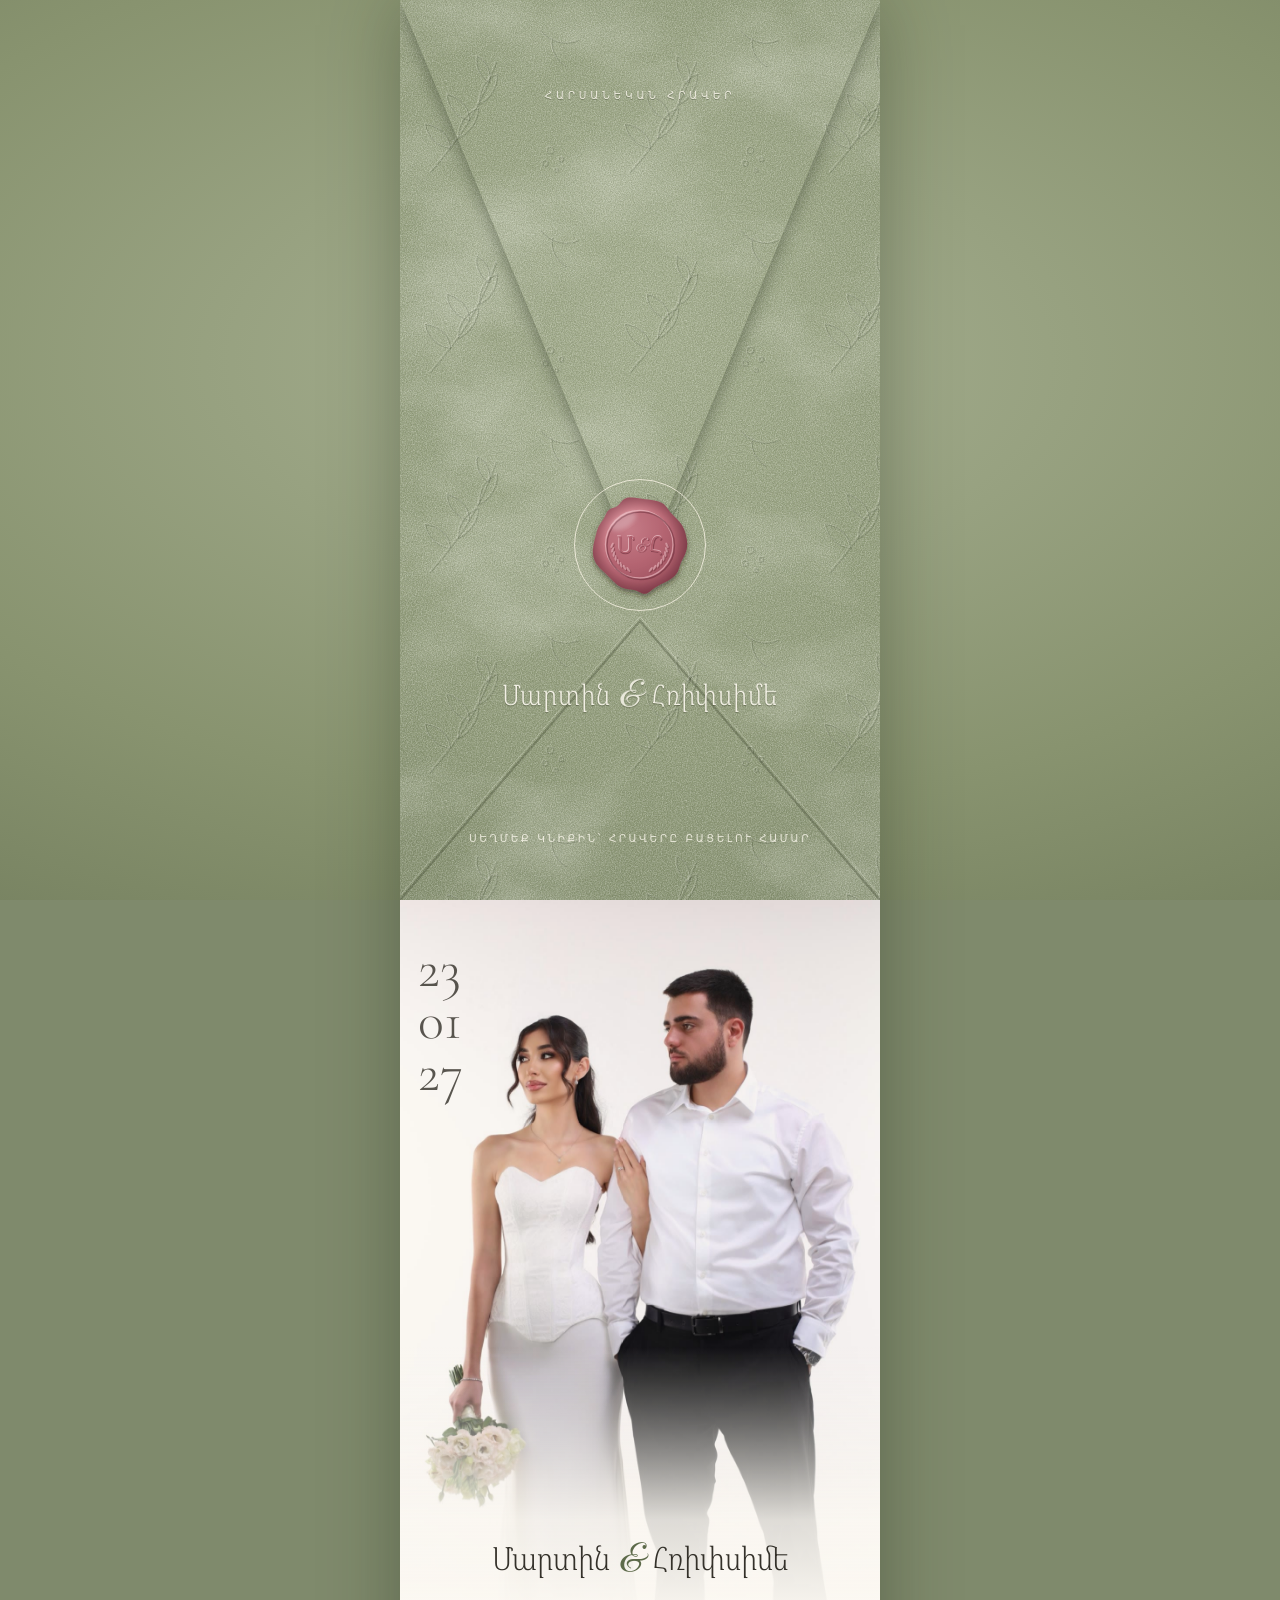
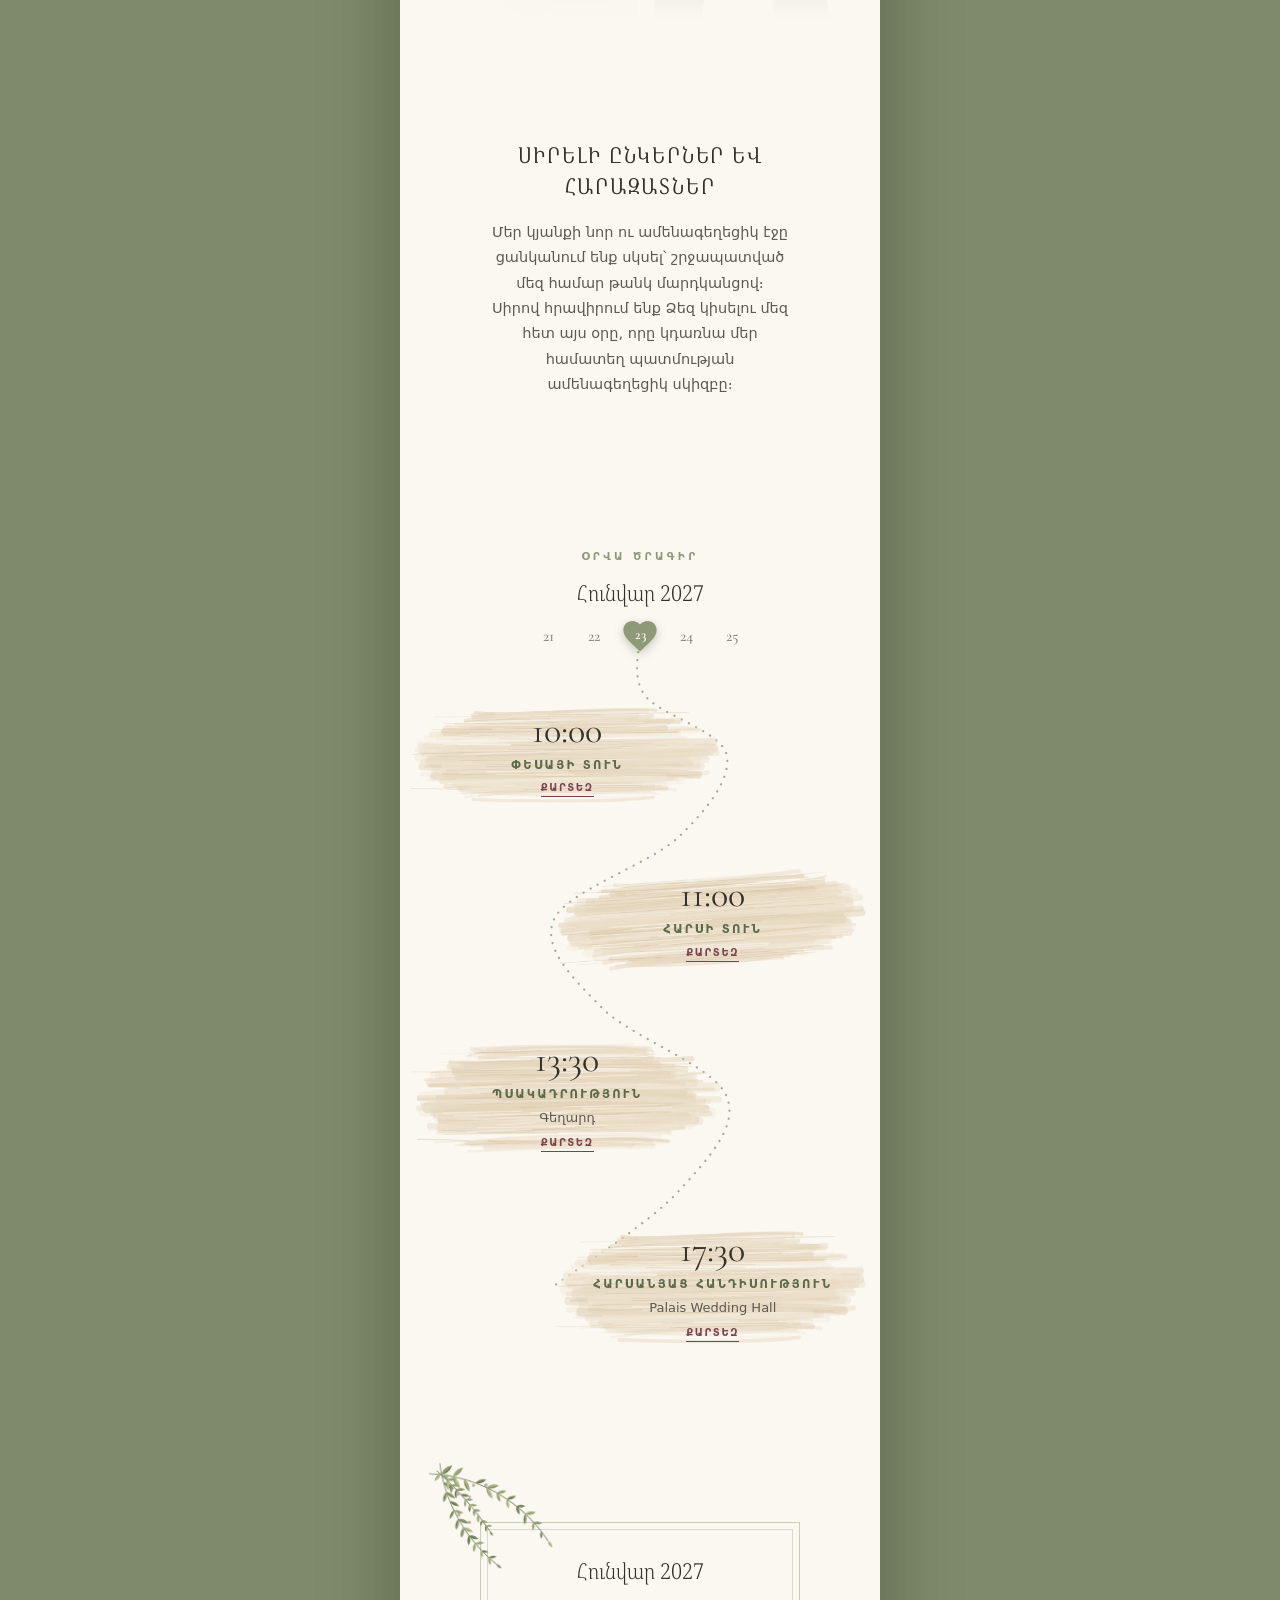
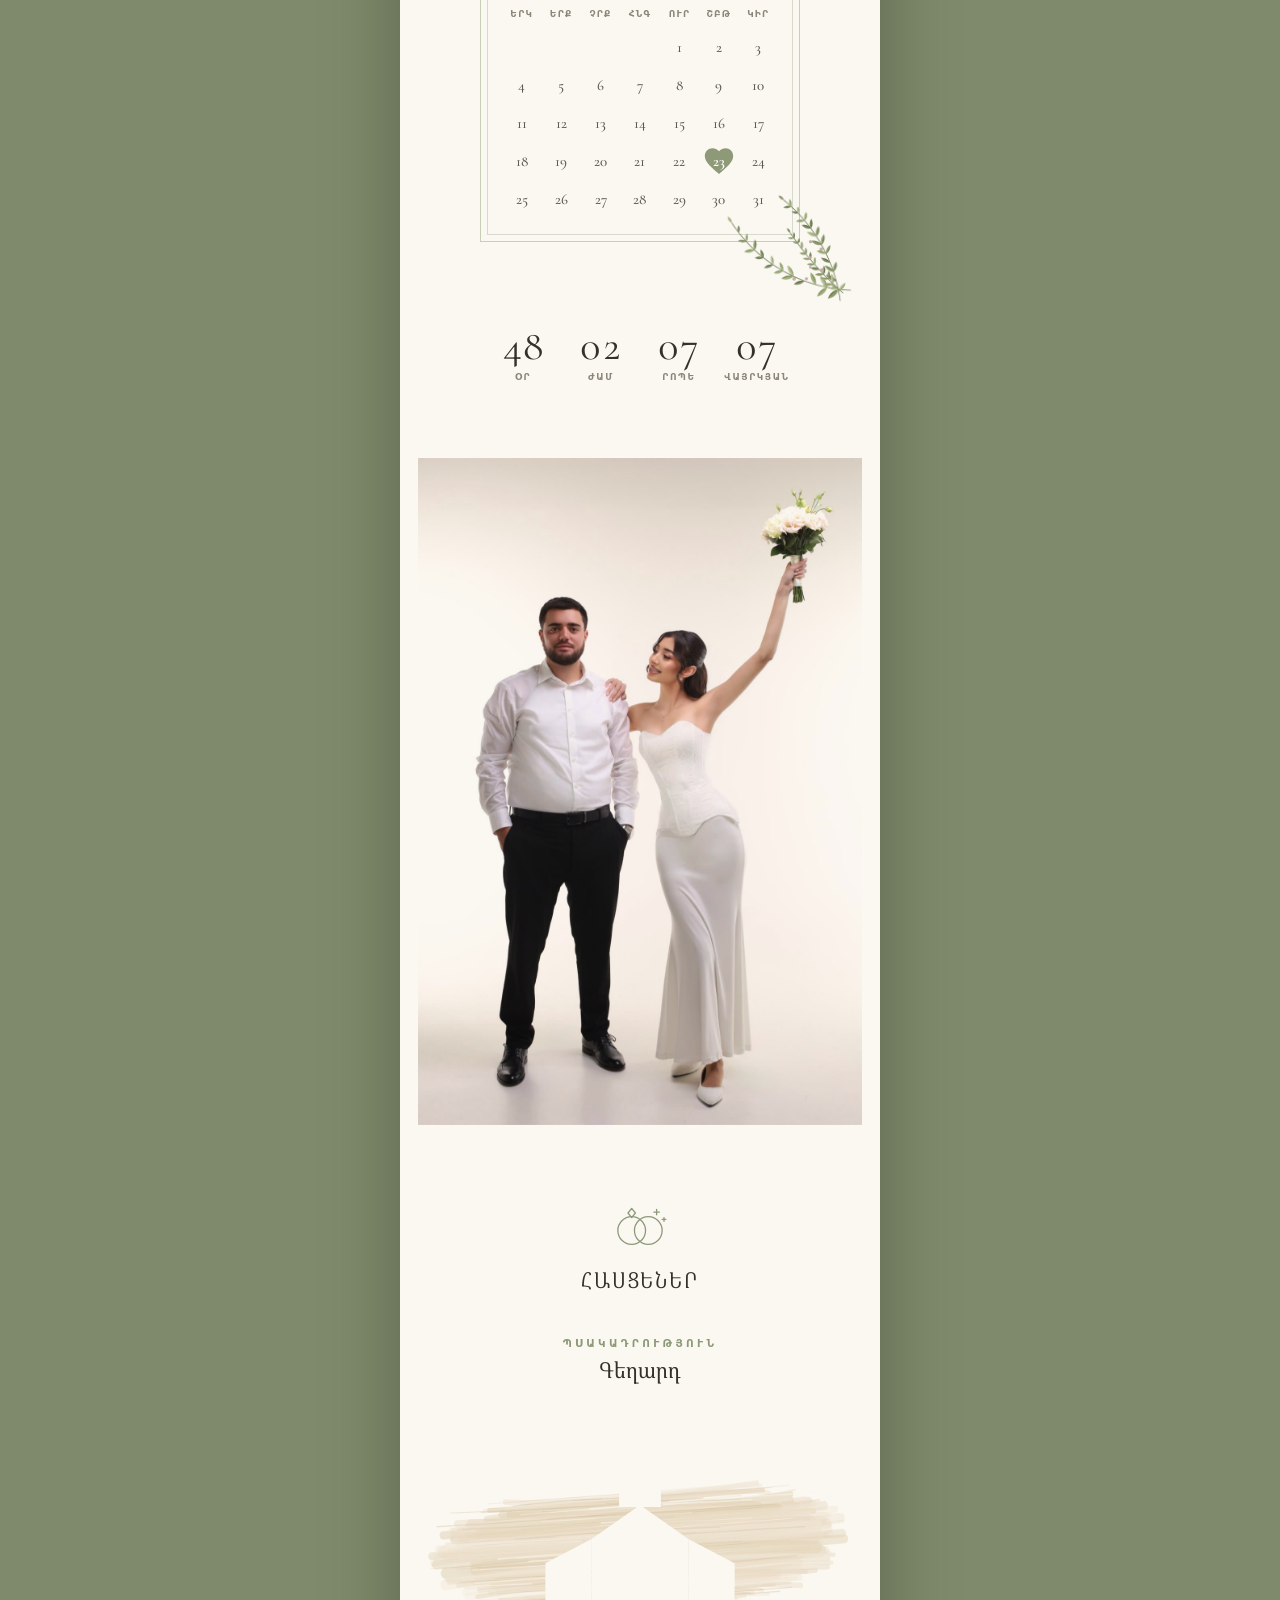
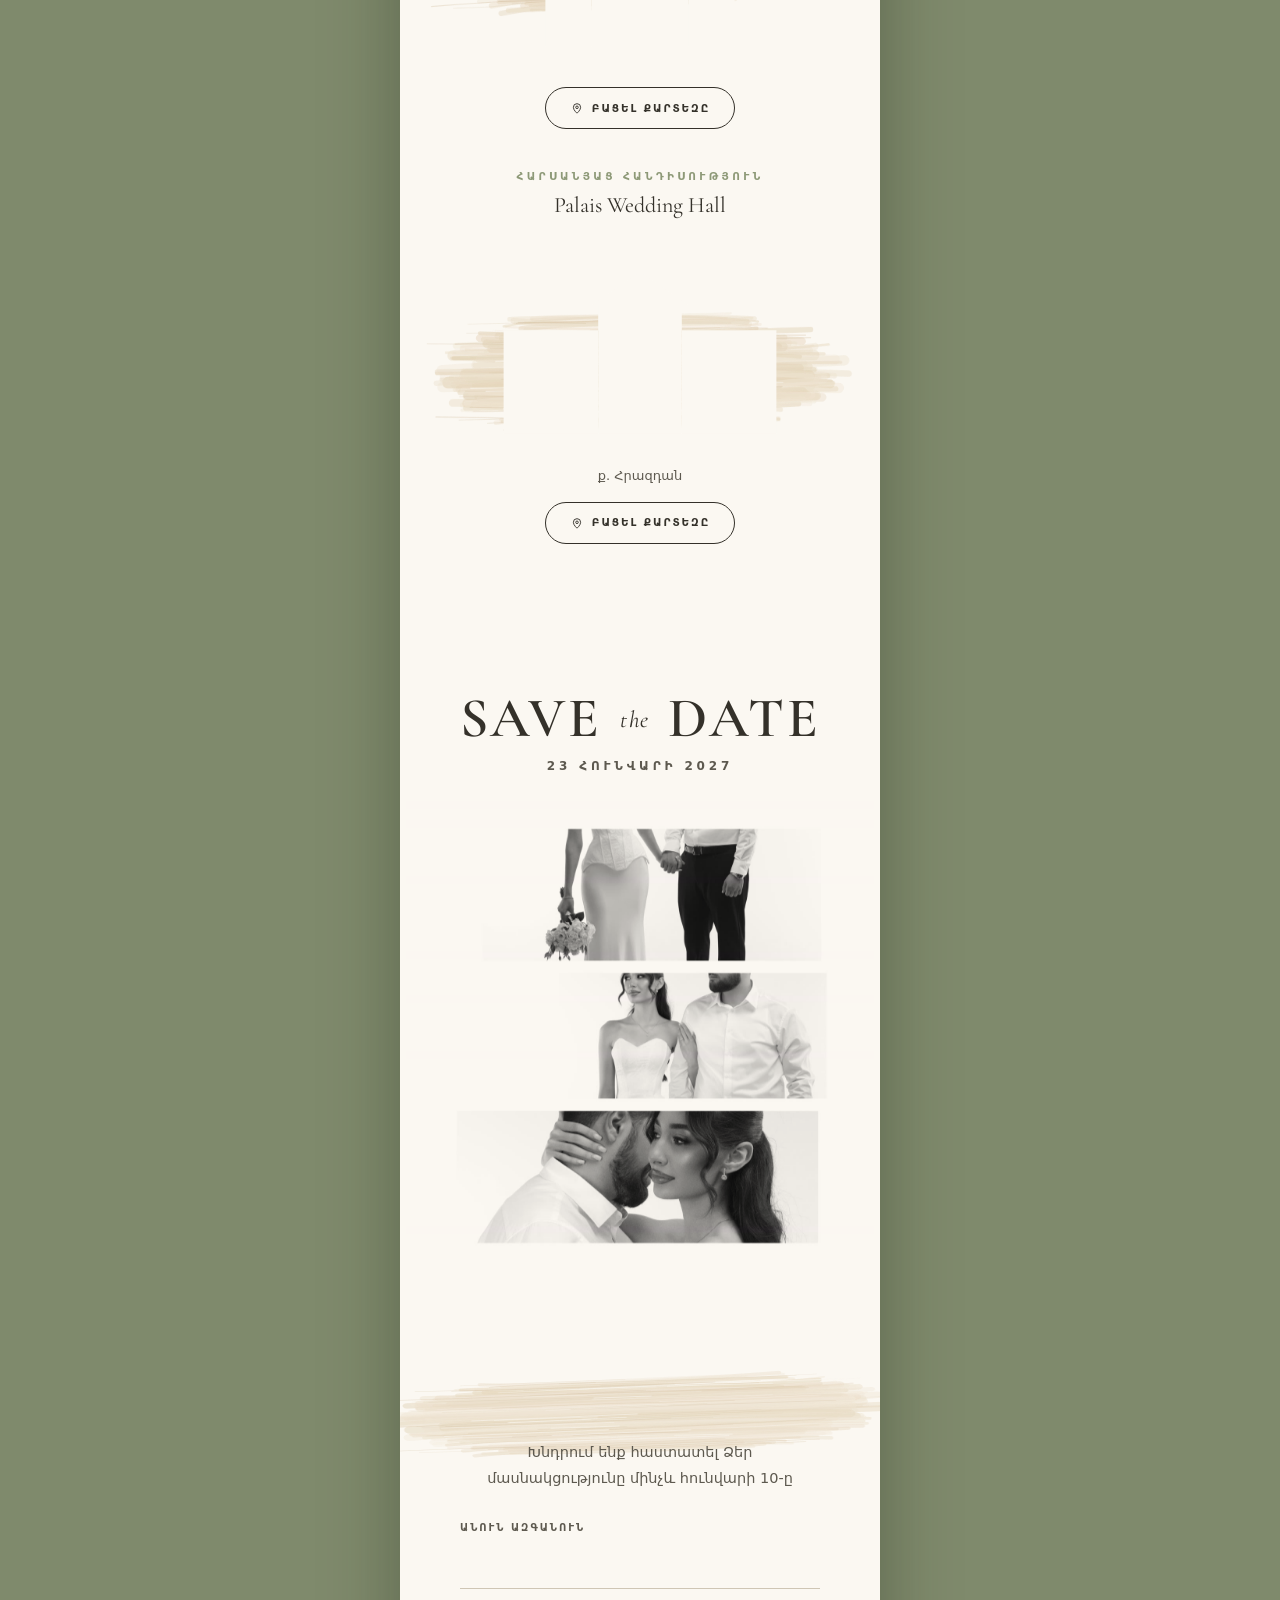
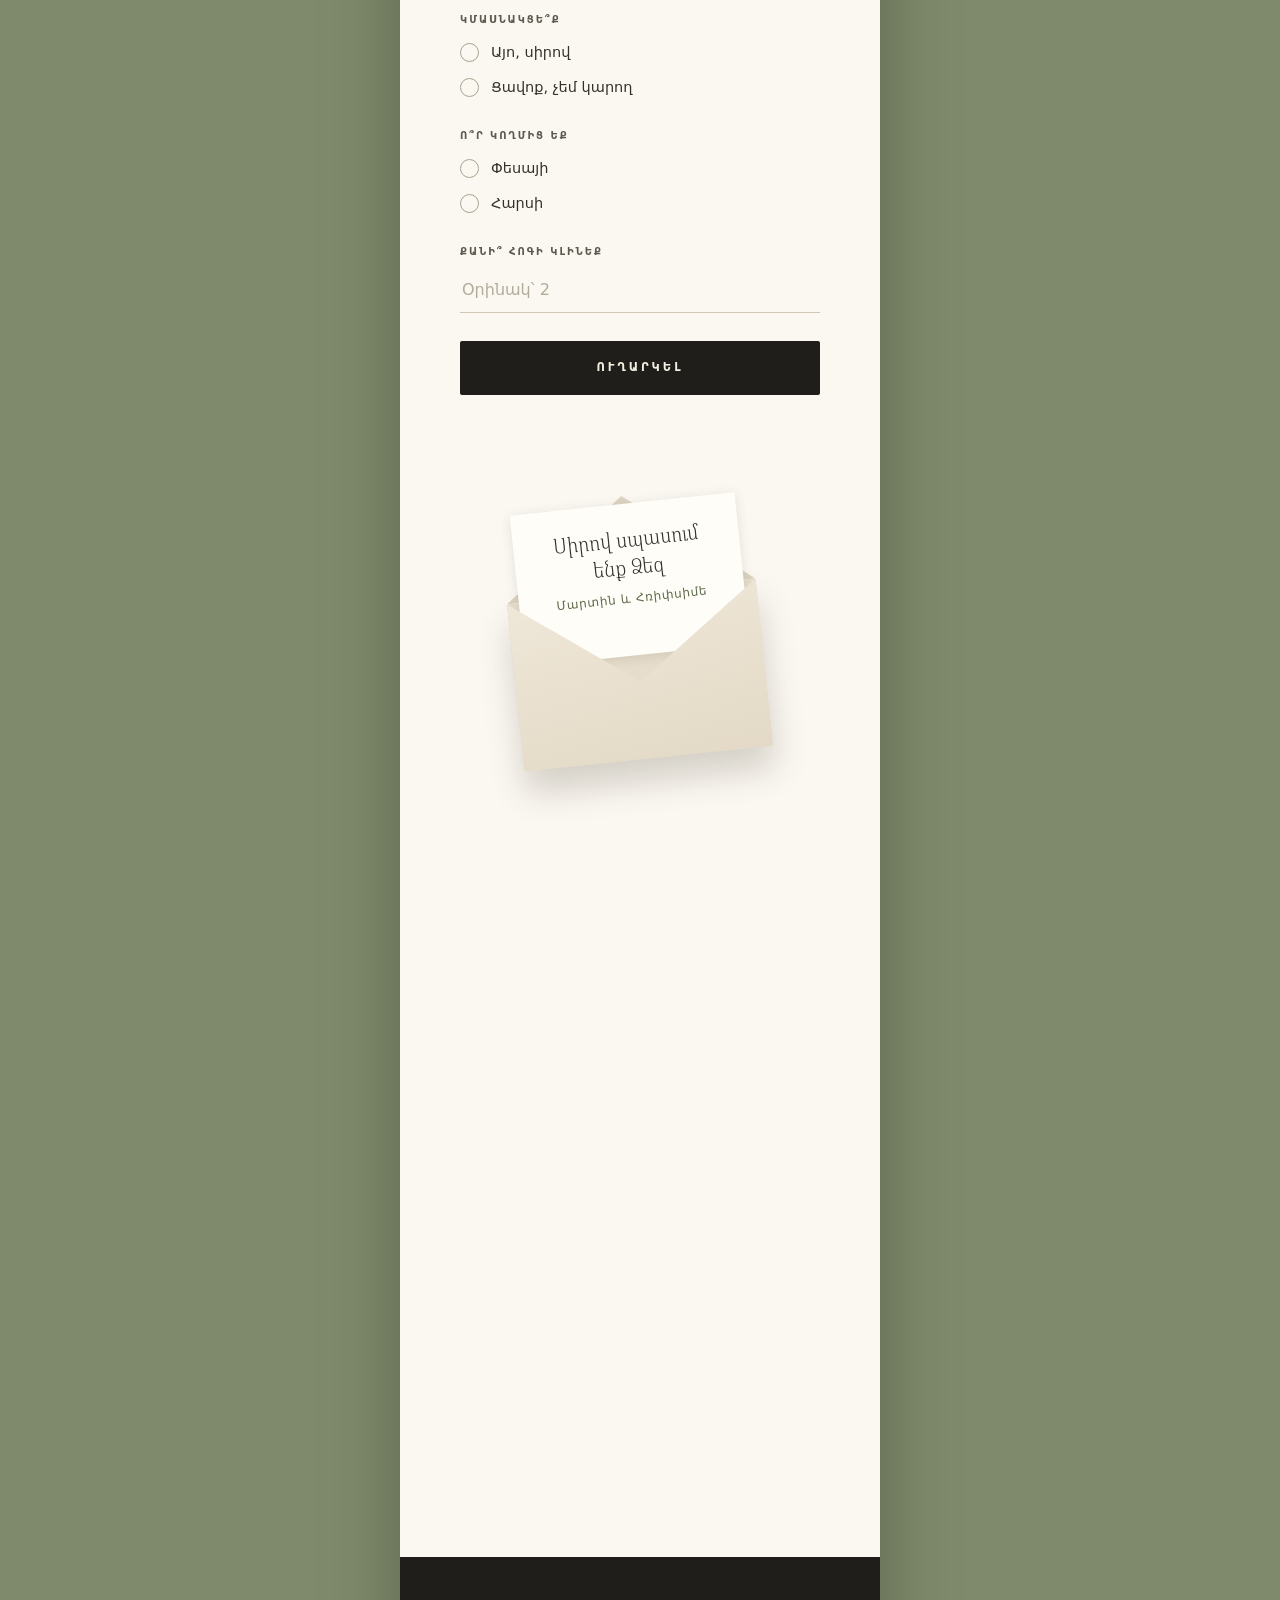
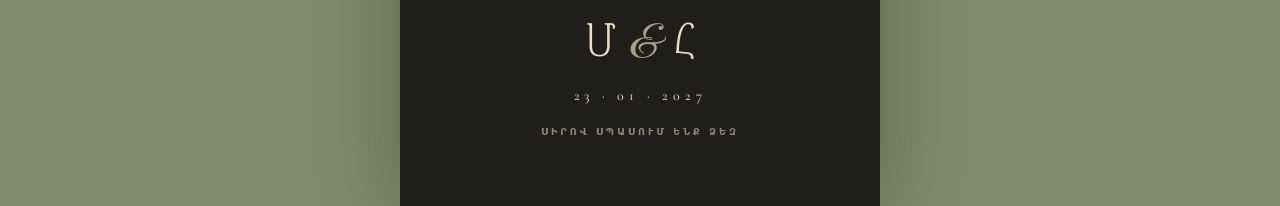
==== index.html @ 3fae4b40 "Свадебная открытка Мартин и Рипсиме Конверт с печатью, пролёт через сад к паре, программа дня с полз" ====
<!doctype html>
<html lang="hy">
<head>
<meta charset="utf-8">
<meta name="viewport" content="width=device-width, initial-scale=1, viewport-fit=cover">
<title>Մարտին & Հռիփսիմե — հարսանեկան հրավեր</title>
<meta name="description" content="Հարսանեկան հրավեր · 23 · 01 · 2027">
<meta name="theme-color" content="#8a9576">
<!-- превью ссылки в Telegram, WhatsApp и т. п. -->
<meta property="og:type" content="website">
<meta property="og:title" content="Մարտին & Հռիփսիմե — հարսանեկան հրավեր">
<meta property="og:description" content="23 · 01 · 2027">
<meta property="og:image" content="https://rafich12.github.io/martin-hripsime/img/hero.jpg">
<meta property="og:url" content="https://rafich12.github.io/martin-hripsime/">
<meta name="twitter:card" content="summary_large_image">
<link rel="preconnect" href="https://fonts.googleapis.com">
<link rel="preconnect" href="https://fonts.gstatic.com" crossorigin>
<link rel="stylesheet" href="https://fonts.googleapis.com/css2?family=Cormorant+Garamond:ital,wght@0,300;0,400;0,500;0,600;1,400;1,500&family=Great+Vibes&family=Google+Sans:wght@400..700&family=Noto+Serif+Armenian:wdth,wght@62.5..100,100..900&display=swap">
<link rel="stylesheet" href="style.css">
</head>
<body class="locked">
<div class="app">

  <!-- 0. Конверт: печать → клапан открывается → камера ныряет внутрь -->
  <div class="env loading" id="env">
    <div class="env-pocket" id="envPocket">
      <div class="paper paper-pocket"></div>
      <svg class="folds" viewBox="0 0 100 100" preserveAspectRatio="none" aria-hidden="true">
        <path class="fold-sh" d="M0 100 L50 69 L100 100"/>
        <path class="fold-hi" d="M0 99.5 L50 68.5 L100 99.5"/>
        <path class="edge-hi" d="M0 0 L50 60 L100 0"/>
      </svg>
      <p class="env-names"><span data-t="groom"></span> <i>&amp;</i> <span data-t="bride"></span></p>
      <p class="env-hint">Սեղմեք կնիքին՝ հրավերը բացելու համար</p>
    </div>
    <div class="env-flap-wrap"><div class="env-flap" id="envFlap"><div class="paper paper-flap"></div></div></div>
    <div class="env-seal-wrap" id="sealWrap">
      <p class="env-top">Հարսանեկան հրավեր</p>
      <button class="seal" id="seal" type="button" aria-label="Բացել հրավերը">
        <span class="seal-ring"></span>
        <svg id="sealSvg" viewBox="0 0 120 120" aria-hidden="true"></svg>
      </button>
    </div>
  </div>

  <!-- 1. Заставка: пролёт через деревья к арке с фото пары -->
  <header class="hero" id="hero">
    <div class="scene" id="scene">
      <div class="sky"></div>
      <div class="sun"></div>
      <div class="vig" id="vig"></div>
    </div>
    <div class="hero-glow" data-a="glow"></div>
    <p class="kicker" data-a="k">Հարսանեկան հրավեր</p>
    <div class="hero-text">
      <h1 class="names">
        <span class="n1" data-a="n1" data-t="groom"></span>
        <span class="amp" data-a="amp">&amp;</span>
        <span class="n2" data-a="n2" data-t="bride"></span>
      </h1>
      <p class="hero-date" data-a="date" data-t="_.dateDots"></p>
    </div>
    <div class="petals" id="petals" aria-hidden="true"></div>
    <a class="scroll-hint" href="#photo" data-a="hint" aria-label="Թերթել ներքև">
      <span>Թերթեք</span>
      <svg viewBox="0 0 24 24" aria-hidden="true"><path d="M6 9l6 6 6-6"/></svg>
    </a>
  </header>

  <main>
    <!-- 2. Фото пары с датой -->
    <section class="photo-hero" id="photo">
      <img data-photo="hero" alt="">
      <div class="ph-date rv"><span data-t="_.dd"></span><span data-t="_.mm"></span><span data-t="_.yy2"></span></div>
      <p class="ph-names rv"><span data-t="groom"></span> <i>&amp;</i> <span data-t="bride"></span></p>
    </section>

    <!-- 3. Обращение -->
    <section class="sec invite">
      <svg class="flourish rv" viewBox="0 0 240 30" aria-hidden="true"><use href="#flourish"/></svg>
      <h2 class="h rv" data-t="invite.title"></h2>
      <p class="lead rv" data-t="invite.text"></p>
    </section>

    <!-- 4. Программа дня: тропинка с сердечками -->
    <section class="sec program" id="program">
      <p class="label rv">Օրվա ծրագիր</p>
      <p class="month rv" data-t="_.month"></p>
      <div class="days rv" id="days"></div>
      <div class="route" id="route">
        <svg class="rt" id="routeSvg" aria-hidden="true">
          <defs><mask id="rtMask" maskUnits="userSpaceOnUse"><path id="rtMaskPath" fill="none" stroke="#fff" stroke-width="8" stroke-linecap="round"/></mask></defs>
          <path id="rtPath" class="rt-dots" mask="url(#rtMask)"/>
        </svg>
      </div>
    </section>

    <!-- 5. Календарь и таймер -->
    <section class="sec calendar">
      <div class="cal rv">
        <i class="sprig tl"></i><i class="sprig br"></i>
        <p class="cal-title" data-t="_.month"></p>
        <div class="cal-grid" id="calGrid"></div>
      </div>
      <p class="label count-label rv">Մինչ հարսանիքը մնաց</p>
      <div class="count rv" id="count">
        <div><b data-c="d">00</b><span>Օր</span></div>
        <div><b data-c="h">00</b><span>Ժամ</span></div>
        <div><b data-c="m">00</b><span>Րոպե</span></div>
        <div><b data-c="s">00</b><span>Վայրկյան</span></div>
      </div>
    </section>

    <!-- 6. Фото -->
    <figure class="photo-2 rv"><img data-photo="gallery" alt="" loading="lazy"></figure>

    <!-- 7. Места проведения -->
    <section class="sec venues">
      <svg class="rings rv" viewBox="0 0 80 52" aria-hidden="true">
        <circle cx="31" cy="32" r="15"/><circle cx="49" cy="32" r="15"/>
        <path d="M27 13l4-5 4 5-4 5z"/><path d="M58 9v6M55 12h6M66 18v4M64 20h4"/>
      </svg>
      <h2 class="h rv">Հասցեներ</h2>
      <div id="venues"></div>
    </section>

    <!-- 8. Save the date -->
    <section class="save">
      <div class="save-top rv">
        <p class="save-big">Save <i>the</i> Date</p>
        <p class="save-d" data-t="_.dateLong"></p>
      </div>
      <figure class="save-photo rv"><img data-photo="save" alt="" loading="lazy"></figure>
    </section>

    <!-- 9. Анкета гостя: ответы уходят на почту (data.js → rsvp.email) -->
    <section class="sec rsvp" id="rsvp">
      <i class="brush brush-rsvp"></i>
      <h2 class="h rv">Հարցաթերթիկ</h2>
      <p class="lead rv">Խնդրում ենք հաստատել Ձեր մասնակցությունը մինչև <span data-t="rsvp.until"></span></p>
      <form id="rsvpForm" class="rv" novalidate>
        <label class="fld"><span>Անուն Ազգանուն</span><input name="name" autocomplete="name" required></label>
        <fieldset>
          <legend>Կմասնակցե՞ք</legend>
          <label class="opt"><input type="radio" name="attend" value="Այո, սիրով" required><i></i>Այո, սիրով</label>
          <label class="opt"><input type="radio" name="attend" value="Ցավոք, չեմ կարող"><i></i>Ցավոք, չեմ կարող</label>
        </fieldset>
        <fieldset>
          <legend>Ո՞ր կողմից եք</legend>
          <label class="opt"><input type="radio" name="side" value="Փեսայի"><i></i>Փեսայի</label>
          <label class="opt"><input type="radio" name="side" value="Հարսի"><i></i>Հարսի</label>
        </fieldset>
        <label class="fld"><span>Քանի՞ հոգի կլինեք</span><input name="count" type="number" inputmode="numeric" min="1" max="99" placeholder="Օրինակ՝ 2"></label>
        <input class="hp" type="text" name="_honey" tabindex="-1" autocomplete="off" aria-hidden="true">
        <p class="form-err" id="formErr" hidden>Խնդրում ենք լրացնել անունը և նշել՝ կմասնակցեք, թե ոչ։</p>
        <button class="btn-dark" type="submit">Ուղարկել</button>
      </form>
      <div class="rsvp-done" id="rsvpDone" hidden>
        <p class="thanks">Շնորհակալություն</p>
        <p class="lead">Ձեր պատասխանը ստացվել է։ Անհամբեր սպասում ենք հանդիպմանը։</p>
      </div>
    </section>

    <!-- 10. Письмо -->
    <section class="sec letter">
      <div class="mail rv">
        <div class="mail-flap"></div>
        <div class="mail-back"></div>
        <div class="mail-card"><p class="note" data-t="letter"></p><p class="sig"><span data-t="groom"></span> և <span data-t="bride"></span></p></div>
        <div class="mail-front"></div>
      </div>
    </section>

    <!-- 11. Фото в конце -->
    <figure class="photo-end rv"><img data-photo="end" alt="" loading="lazy"></figure>

    <footer class="foot">
      <p class="mono"><span data-t="initials.0"></span> <i>&amp;</i> <span data-t="initials.1"></span></p>
      <p class="d" data-t="_.dateDots"></p>
      <p class="s">Սիրով սպասում ենք Ձեզ</p>
    </footer>
  </main>

  <button class="music" id="music" type="button" hidden aria-label="Երաժշտություն"><i></i><i></i><i></i></button>
</div>

<!-- общий орнамент -->
<svg width="0" height="0" style="position:absolute" aria-hidden="true">
  <symbol id="flourish" viewBox="0 0 240 30">
    <g fill="none" stroke="currentColor" stroke-width="1.15" stroke-linecap="round">
      <g id="flHalf">
        <path d="M110 15 C100 15 95 8 87 8 C79 8 76 16 82 19 C87 21 91 15 86 12"/>
        <path d="M87 8 C70 3 56 21 40 16 C30 13 24 15 12 15"/>
        <path d="M66 10 C62 4 54 4 52 9"/>
        <path d="M62 17 C57 24 49 24 46 19"/>
        <path d="M30 14 C26 10 20 11 19 15"/>
      </g>
      <use href="#flHalf" transform="matrix(-1 0 0 1 240 0)"/>
      <path d="M120 9 L126 15 L120 21 L114 15 Z"/>
    </g>
    <circle cx="120" cy="15" r="1.6" fill="currentColor"/>
  </symbol>
</svg>

<script src="data.js"></script>
<script src="scene.js"></script>
<script src="app.js"></script>
</body>
</html>
---- style.css ----
/* ========== Токены ========== */
:root{
  --cream:#fbf8f2; --paper:#f4eee3; --beige:#e7dac5; --sand:#cdb795;
  --sage:#8d9977; --sage-d:#5d6a4a; --sage-l:#cdd4bd; --olive:#4c5639;
  --rose:#b86d78; --rose-d:#7b4350;
  --ink:#34312a; --ink-2:#5d594f; --muted:#8b8678;
  --night:#1f1e1a;
  --serif:'Cormorant Garamond','Noto Serif Armenian','Times New Roman',serif;   /* цифры и латиница — Cormorant, армянские буквы — Noto */
  --arm:'Noto Serif Armenian','Cormorant Garamond',serif;                      /* имена и заголовки на армянском */
  --script:'Great Vibes',cursive;
  --sans:'Google Sans','Noto Sans Armenian',system-ui,-apple-system,'Segoe UI',sans-serif;
  --col:min(100vw,480px);
}
*{box-sizing:border-box;margin:0;padding:0}
[hidden]{display:none!important}
html{-webkit-text-size-adjust:100%;scroll-behavior:smooth}
body{font-family:var(--sans);color:var(--ink);background:#7f8a6c;min-height:100vh;-webkit-font-smoothing:antialiased;overflow-x:hidden}
body::before{content:'';position:fixed;inset:0;z-index:-1;background:radial-gradient(120% 90% at 50% 40%,#a7b092 0%,#88936f 55%,#6c7758 100%)}
body.locked{overflow:hidden;height:100vh;height:100svh;touch-action:none}
img{display:block;max-width:100%}
button{font:inherit;color:inherit;background:none;border:0;cursor:pointer}
a{color:inherit;text-decoration:none}
.app{position:relative;width:var(--col);margin:0 auto;background:var(--cream);min-height:100vh;overflow-x:clip;box-shadow:0 0 70px rgba(30,36,20,.35)}

/* ========== Конверт ========== */
.env{position:fixed;top:0;left:50%;width:var(--col);height:100vh;height:100dvh;margin-left:calc(var(--col) / -2);z-index:50;
  perspective:1500px;perspective-origin:50% 35%;overflow:hidden;cursor:pointer;-webkit-tap-highlight-color:transparent;user-select:none}
.env.gone{display:none}
.env-pocket{position:absolute;inset:0;transform-origin:50% 29%;filter:drop-shadow(0 -2px 5px rgba(30,36,20,.32))}
.paper{position:absolute;inset:0;background-color:#94a07e;
  background-image:var(--grain,none),var(--emboss,none),var(--marble,none),radial-gradient(130% 90% at 50% 35%,#a4ae8e 0%,#8f9a78 55%,#7a8566 100%);
  background-size:240px 240px,200px 200px,100% 100%,100% 100%}
.paper-pocket{clip-path:polygon(0 0,50% 60%,100% 0,100% 100%,0 100%)}
.folds{position:absolute;inset:0;width:100%;height:100%;pointer-events:none}
.folds path{fill:none;vector-effect:non-scaling-stroke}
.fold-sh{stroke:rgba(40,48,28,.28);stroke-width:2.2}
.fold-hi{stroke:rgba(255,255,245,.22);stroke-width:1}
.edge-hi{stroke:rgba(255,255,240,.32);stroke-width:1.2}
.env-names{position:absolute;top:75.5%;left:0;right:0;text-align:center;font:300 28px/1 var(--arm);font-stretch:85%;letter-spacing:.03em;color:rgba(250,247,236,.94);
  text-shadow:0 1px 1px rgba(50,58,36,.45),0 -1px 0 rgba(255,255,255,.18)}
.env-names i{font:400 1.25em/1 var(--script);opacity:.9;margin:0 2px}
.env-hint{position:absolute;left:0;right:0;bottom:calc(6% + env(safe-area-inset-bottom));text-align:center;font:500 10.5px/1.4 var(--sans);
  letter-spacing:.24em;text-transform:uppercase;color:rgba(250,247,236,.82);animation:hint 2.6s ease-in-out infinite}
.env.loading .env-hint{opacity:.35;animation:none}
@keyframes hint{0%,100%{opacity:.45}50%{opacity:.95}}
.env-flap-wrap{position:absolute;inset:0;pointer-events:none;perspective:1500px;perspective-origin:50% 35%;filter:drop-shadow(0 6px 8px rgba(30,36,20,.38))}
.env-flap{position:absolute;inset:0;transform-origin:50% 0}
.paper-flap{clip-path:polygon(0 0,100% 0,50% 64%);background-color:#9ba685}
.env-flap.back .paper-flap{filter:brightness(.8) saturate(.9)}
.env-seal-wrap{position:absolute;inset:0;transform-origin:50% 0;pointer-events:none}
.env-top{position:absolute;top:10%;left:0;right:0;text-align:center;font:500 10.5px/1 var(--sans);letter-spacing:.36em;text-transform:uppercase;
  color:rgba(250,247,236,.86);text-shadow:0 1px 0 rgba(50,58,36,.35)}
.seal{position:absolute;left:50%;top:60.5%;width:108px;height:108px;margin:-54px 0 0 -54px;pointer-events:auto;border-radius:50%;-webkit-tap-highlight-color:transparent}
.seal svg{position:relative;width:100%;height:100%;overflow:visible}
.seal-ring{position:absolute;inset:-12px;border-radius:50%;border:1px solid rgba(255,248,235,.75);animation:ring 2.6s ease-out infinite}
.env.loading .seal-ring{animation:none;opacity:0}
.env.loading .seal svg{animation:breathe 1.5s ease-in-out infinite}
@keyframes ring{0%{transform:scale(.82);opacity:.9}100%{transform:scale(1.4);opacity:0}}
@keyframes breathe{0%,100%{transform:scale(1)}50%{transform:scale(.96)}}

/* ========== Заставка ========== */
.hero{position:relative;height:100vh;height:100svh;min-height:540px;overflow:hidden;background:#ece6d6}
.scene{position:absolute;inset:0;overflow:hidden}
.sky{position:absolute;inset:0;background:linear-gradient(180deg,#eee8da 0%,#f4eee1 34%,#f5ecdb 50%,#ece5d2 62%,#dcdfc8 100%)}
.sun{position:absolute;left:8%;right:8%;top:26%;height:42%;background:radial-gradient(closest-side,rgba(255,251,238,.95),rgba(255,247,228,0))}
.ly{position:absolute;pointer-events:none;will-change:transform,opacity}
.ly canvas{position:absolute;inset:0;width:100%;height:100%}
.ly .sway{position:absolute;inset:0;transform-origin:50% 0}
.ly.sw .sway{animation:sway 7s ease-in-out infinite}
.ly.sw.r .sway{animation-duration:8.5s;animation-delay:-2s}
@keyframes sway{0%,100%{transform:rotate(0)}50%{transform:rotate(.9deg)}}
.vig{position:absolute;inset:0;pointer-events:none;background:radial-gradient(80% 62% at 50% 60%,rgba(18,24,12,0) 35%,rgba(18,24,12,.6) 100%)}
/* пара вырезана из студийного фона и стоит в саду; лёгкая тень отделяет белую одежду от светлого неба */
.couple{position:absolute;max-width:none;filter:saturate(.96) sepia(.04) drop-shadow(0 6px 14px rgba(45,52,32,.28));
  -webkit-mask-image:linear-gradient(180deg,#000 88%,transparent 100%);mask-image:linear-gradient(180deg,#000 88%,transparent 100%)}
/* имена — ниже лиц, на уровне груди пары; мягкое кремовое свечение для читаемости */
.hero-glow{position:absolute;left:-10%;right:-10%;top:38%;height:22%;z-index:2;pointer-events:none;opacity:0;
  background:radial-gradient(closest-side,rgba(250,246,236,.7),rgba(250,246,236,0))}
.kicker{position:absolute;left:0;right:0;top:calc(7% + env(safe-area-inset-top));z-index:3;text-align:center;opacity:0;pointer-events:none;
  font:600 10px/1 var(--sans);letter-spacing:.38em;text-transform:uppercase;color:var(--sage-d);text-shadow:0 0 8px rgba(251,247,238,1),0 0 3px rgba(251,247,238,1)}
.hero-text{position:absolute;left:0;right:0;top:43%;z-index:3;text-align:center;padding:0 18px;pointer-events:none}
.hero-text [data-a]{opacity:0}
.names{display:flex;flex-wrap:wrap;justify-content:center;align-items:baseline;gap:0 .22em;font:300 clamp(30px,9.6vw,42px)/1.15 var(--arm);font-stretch:82%;letter-spacing:.01em;color:var(--rose-d);
  text-shadow:0 0 16px rgba(251,247,238,.95),0 0 5px rgba(251,247,238,.95),0 0 30px rgba(251,247,238,.7)}
.names .amp{font:400 1.05em/1 var(--script);color:var(--sage-d)}
.hero-date{margin-top:12px;font:500 15px/1 var(--serif);letter-spacing:.32em;color:var(--olive);text-shadow:0 0 10px rgba(251,247,238,1),0 0 4px rgba(251,247,238,1)}
.scroll-hint{position:absolute;left:50%;bottom:calc(18px + env(safe-area-inset-bottom));z-index:4;transform:translateX(-50%);display:flex;flex-direction:column;align-items:center;gap:2px;
  font:600 9.5px/1 var(--sans);letter-spacing:.3em;text-transform:uppercase;color:#fffaf0;opacity:0;text-shadow:0 1px 6px rgba(60,40,40,.6)}
.scroll-hint svg{width:22px;height:22px;fill:none;stroke:#fffaf0;stroke-width:1.6;animation:bob 1.8s ease-in-out infinite;filter:drop-shadow(0 1px 3px rgba(60,40,40,.6))}
@keyframes bob{0%,100%{transform:translateY(0)}50%{transform:translateY(5px)}}
.petals{position:absolute;inset:0;z-index:3;pointer-events:none;overflow:hidden;display:none}
.petals.on{display:block}
.petals i{position:absolute;top:-4%;width:10px;height:13px;border-radius:85% 0 85% 0;background:linear-gradient(135deg,#f8d8d3,#d7929a);opacity:0;animation:fall linear infinite}
@keyframes fall{0%{transform:translate3d(0,0,0) rotate(0);opacity:0}8%{opacity:.85}90%{opacity:.7}100%{transform:translate3d(var(--dx),108svh,0) rotate(560deg);opacity:0}}

/* ========== Общие элементы ========== */
.sec{position:relative;padding:76px 26px;text-align:center}
.label{font:600 10.5px/1.4 var(--sans);letter-spacing:.32em;text-transform:uppercase;color:var(--sage)}
.h{font:400 22px/1.4 var(--arm);font-stretch:80%;text-transform:uppercase;letter-spacing:.08em;color:var(--ink);margin:16px auto 18px;max-width:17em}
.lead{font:400 14.5px/1.75 var(--sans);color:var(--ink-2);max-width:34ch;margin:0 auto}
.scr{font-family:var(--script);font-weight:400}
.flourish{display:block;width:210px;height:27px;margin:0 auto;color:#b9a582}
.brush{position:absolute;display:block;background-size:100% 100%;background-repeat:no-repeat;pointer-events:none}
.rv{opacity:0;transform:translateY(26px);transition:opacity 1s ease,transform 1.15s cubic-bezier(.2,.7,.2,1)}
.rv.in{opacity:1;transform:none}

/* ========== Фото пары с датой ========== */
/* фото на светлом студийном фоне: multiply растворяет белый фон в кремовом цвете страницы */
/* ширина всегда во всю колонку (по центру экрана), высота — по пропорциям фото, но не выше экрана */
.photo-hero{position:relative;width:100%;height:min(calc(var(--col) * 2000 / 1331),94vh);overflow:hidden;background:var(--cream)}
.photo-hero img{width:100%;height:100%;object-fit:cover;object-position:50% 20%;mix-blend-mode:multiply}
.photo-hero::after{content:'';position:absolute;inset:0;background:linear-gradient(180deg,rgba(251,248,242,0) 62%,rgba(251,248,242,.88) 86%,var(--cream) 100%)}
.ph-date{position:absolute;left:18px;top:6%;z-index:1;display:flex;flex-direction:column;font:300 54px/.96 var(--serif);color:rgba(52,49,42,.82)}
.ph-names{position:absolute;left:0;right:0;bottom:5%;z-index:1;text-align:center;font:300 32px/1 var(--arm);font-stretch:85%;color:var(--ink)}
.ph-names i{font:400 1.2em var(--script);color:var(--sage-d);margin:0 3px}

/* ========== Программа ========== */
.program{padding-bottom:40px}
.month{margin-top:16px;font:300 22px/1.2 var(--arm);font-stretch:85%;color:var(--ink)}
.days{display:flex;justify-content:center;gap:20px;margin-top:16px;font:500 16px/1 var(--serif);color:var(--muted)}
.days span{position:relative;width:26px;height:26px;line-height:26px;text-align:center;isolation:isolate}
.days .on{color:#fff;font-weight:600}
.days .on svg{position:absolute;left:50%;top:50%;width:38px;height:38px;transform:translate(-50%,-50%);fill:var(--sage);z-index:-1}
.route{position:relative;margin-top:34px;padding-bottom:20px}
.rt{position:absolute;left:0;top:0;width:100%;height:100%;overflow:visible;pointer-events:none}
.rt-dots{fill:none;stroke:#a3ab8d;stroke-width:2.2;stroke-linecap:round;stroke-dasharray:.1 8}
.ev{position:relative;width:66%;padding:30px 8px 28px;margin-bottom:22px;isolation:isolate}
.ev.r{margin-left:auto}
.ev .brush{inset:2px -26px 0;z-index:-1;opacity:.95}
.ev-time{font:400 36px/1 var(--serif);color:var(--ink)}
.ev-title{margin-top:9px;font:600 11.5px/1.35 var(--sans);letter-spacing:.2em;text-transform:uppercase;color:var(--sage-d)}
.ev-place{margin-top:6px;font:400 13px/1.5 var(--sans);color:var(--ink-2)}
.ev-map{display:inline-block;margin-top:10px;padding-bottom:3px;border-bottom:1px solid currentColor;font:600 10px/1 var(--sans);letter-spacing:.16em;text-transform:uppercase;color:var(--rose-d)}
/* .pin — невидимые точки, через которые проходит тропинка */
.pin{position:absolute;top:50%;width:24px;height:24px;margin-top:-12px;visibility:hidden}
.ev.l .pin{right:-30px}
.ev.r .pin{left:-30px}
/* сердечко-ползунок с числом: едет по тропинке при прокрутке */
.slider{position:absolute;left:0;top:0;z-index:2;width:40px;height:40px;margin:-20px 0 0 -20px;pointer-events:none;will-change:transform;transition:transform .22s ease-out}
.slider svg{position:absolute;inset:0;width:100%;height:100%;fill:var(--sage);filter:drop-shadow(0 3px 5px rgba(60,70,40,.28))}
.slider b{position:absolute;inset:0;display:flex;align-items:center;justify-content:center;padding-bottom:3px;font:600 14px/1 var(--serif);color:#fff}

/* ========== Календарь ========== */
.calendar{padding-top:40px}
.cal{position:relative;max-width:320px;margin:30px auto 0;padding:36px 22px 26px}
.cal::before,.cal::after{content:'';position:absolute;pointer-events:none}
.cal::before{inset:0;border:1px solid #c8cfb5}
.cal::after{inset:7px;border:1px solid rgba(141,153,119,.32)}
.sprig{position:absolute;width:170px;height:170px;background-size:contain;background-repeat:no-repeat;pointer-events:none;z-index:1}
.sprig.tl{left:-62px;top:-70px}
.sprig.br{right:-62px;bottom:-70px;transform:rotate(180deg)}
.cal-title{font:300 22px/1.2 var(--arm);font-stretch:85%;color:var(--ink)}
.cal-grid{display:grid;grid-template-columns:repeat(7,1fr);row-gap:4px;margin-top:18px;font:500 15px/34px var(--serif);color:var(--ink-2)}
.cal-grid .wd{font:600 9px/24px var(--sans);letter-spacing:.14em;text-transform:uppercase;color:var(--muted)}
.cal-grid .on{position:relative;color:#fff;font-weight:600;isolation:isolate}
.cal-grid .on svg{position:absolute;left:50%;top:50%;width:34px;height:34px;transform:translate(-50%,-50%);fill:var(--sage);z-index:-1}
.count-label{margin-top:52px}
.count{display:flex;justify-content:center;gap:6px;margin-top:16px}
.count div{width:72px}
.count b{display:block;font:400 42px/1 var(--serif);color:var(--ink);font-variant-numeric:tabular-nums}
.count span{display:block;margin-top:6px;font:600 9px/1 var(--sans);letter-spacing:.18em;text-transform:uppercase;color:var(--muted)}

/* ========== Фото ========== */
.photo-2{margin:0 18px;aspect-ratio:1331/2000;overflow:hidden;background:var(--cream)}
.photo-2 img{width:100%;height:100%;object-fit:cover;mix-blend-mode:multiply}

/* ========== Места ========== */
.rings{display:block;width:74px;height:48px;margin:0 auto;fill:none;stroke:var(--sage);stroke-width:1.4;stroke-linecap:round;stroke-linejoin:round}
.venue{position:relative;margin-top:40px;isolation:isolate}
.venue .brush{left:-14px;right:-14px;top:30%;height:48%;z-index:-1;opacity:.9}
.venue-label{font:600 10.5px/1.4 var(--sans);letter-spacing:.32em;text-transform:uppercase;color:var(--sage)}
.venue-name{margin-top:8px;font:400 22px/1.25 var(--serif);font-stretch:88%;color:var(--ink)}
.sketch{display:block;width:100%;max-width:330px;margin:10px auto 0;fill:none;stroke:#4b453b;stroke-width:1.15;stroke-linecap:round;stroke-linejoin:round}
.sketch .f{fill:#fbf8f2}
.sketch .t{stroke-width:.8;stroke:#7d7466}
/* набросок «рисуется» по мере прокрутки: --d от 1 (пусто) до 0 (готово) задаёт app.js */
.sketch [pathLength]{stroke-dasharray:1 2;stroke-dashoffset:var(--d,0)}
.venue-place{margin-top:6px;font:400 13px/1.5 var(--sans);color:var(--ink-2)}
.btn-o{display:inline-flex;align-items:center;justify-content:center;gap:8px;height:42px;margin-top:16px;padding:0 24px;border:1px solid var(--ink);border-radius:42px;
  font:600 10.5px/1 var(--sans);letter-spacing:.18em;text-transform:uppercase;color:var(--ink);background:rgba(251,248,242,.7);transition:background .3s,color .3s}
.btn-o:hover{background:var(--ink);color:var(--cream)}
.btn-o svg{width:14px;height:14px;fill:none;stroke:currentColor;stroke-width:1.6}

/* ========== Save the date ========== */
.save{padding-top:70px;background:var(--cream)}
.save-top{text-align:center;padding:0 16px 30px}
.save-big{font:600 clamp(40px,12.5vw,56px)/1 var(--serif);letter-spacing:.05em;text-transform:uppercase;color:var(--ink)}
.save-big i{font:italic 400 .42em/1 var(--serif);letter-spacing:.08em;text-transform:lowercase;vertical-align:.35em;margin:0 2px}
.save-d{margin-top:14px;font:600 12px/1 var(--sans);letter-spacing:.32em;text-transform:uppercase;color:var(--ink-2)}
.save{padding-bottom:30px}
.save-photo{margin:0 6px;background:var(--cream)}
.save-photo img{width:100%;height:auto;mix-blend-mode:multiply}

/* ========== Анкета ========== */
.rsvp{overflow:hidden;isolation:isolate}
.brush-rsvp{left:-30px;right:-30px;top:54px;height:120px;opacity:.75;z-index:-1}
.rsvp .lead span{white-space:nowrap}
.rsvp form{display:grid;gap:24px;max-width:360px;margin:30px auto 0;text-align:left}
.fld>span,legend{display:block;margin-bottom:8px;font:600 10px/1.4 var(--sans);letter-spacing:.2em;text-transform:uppercase;color:var(--ink-2)}
.fld input,.fld select{width:100%;height:46px;padding:0 2px;border:0;border-bottom:1px solid #cfc6b5;border-radius:0;background:transparent;font:400 16px var(--sans);color:var(--ink);outline:none;-webkit-appearance:none;appearance:none}
.fld select{background:url("data:image/svg+xml,%3Csvg xmlns='http://www.w3.org/2000/svg' viewBox='0 0 24 24'%3E%3Cpath d='M6 9l6 6 6-6' fill='none' stroke='%235d594f' stroke-width='1.6'/%3E%3C/svg%3E") right 4px center/18px no-repeat}
.fld input:focus,.fld select:focus{border-bottom-color:var(--sage-d)}
fieldset{border:0;min-width:0}
.opt{position:relative;display:flex;align-items:center;gap:12px;padding:8px 0;font:400 14.5px/1.3 var(--sans);color:var(--ink);cursor:pointer}
.opt input{position:absolute;opacity:0;width:1px;height:1px}
.opt i{position:relative;flex:none;width:19px;height:19px;border:1px solid #a9a28f;border-radius:50%}
.opt input:checked+i::after{content:'';position:absolute;inset:3.5px;border-radius:50%;background:var(--sage-d)}
.opt input:focus-visible+i{outline:2px solid var(--sage);outline-offset:2px}
.fld input[type=number]{-moz-appearance:textfield;appearance:textfield}
.fld input::-webkit-inner-spin-button,.fld input::-webkit-outer-spin-button{-webkit-appearance:none;margin:0}
.fld input::placeholder{color:#b3ab9b}
.hp{position:absolute!important;left:-9999px;width:1px;height:1px;opacity:0}
.form-err{font:500 12.5px/1.5 var(--sans);color:#a3424f}
.btn-dark{height:54px;margin-top:4px;border-radius:2px;background:var(--night);color:#f4eee1;font:600 11.5px/1 var(--sans);letter-spacing:.26em;text-transform:uppercase;transition:background .3s}
.btn-dark:hover{background:#3a382f}
.btn-dark[disabled]{opacity:.6}
.rsvp-done{margin-top:34px}
.rsvp-done .thanks{font:300 30px/1.2 var(--arm);font-stretch:85%;color:var(--rose-d);margin-bottom:12px}

/* ========== Письмо ========== */
.letter{padding-top:120px;padding-bottom:70px}
.mail{position:relative;width:250px;height:168px;margin:0 auto;transform:rotate(-6deg)}
.mail.rv{transform:rotate(-6deg) translateY(26px)}
.mail.rv.in{transform:rotate(-6deg)}
.mail-flap{position:absolute;left:0;right:0;bottom:100%;height:96px;background:#ddd4c2;clip-path:polygon(0 100%,50% 0,100% 100%)}
.mail-back{position:absolute;inset:0;background:#e6ddcc;border-radius:2px;box-shadow:0 22px 34px rgba(60,50,30,.2)}
.mail-card{position:absolute;left:12px;right:12px;top:8px;height:152px;padding:20px 16px 0;background:#fffdf8;text-align:center;box-shadow:0 2px 12px rgba(60,50,30,.12);
  transform:translateY(10px);transition:transform 1.6s cubic-bezier(.2,.8,.2,1) .5s}
.in .mail-card{transform:translateY(-96px)}
.invite .lead{white-space:pre-line}
.mail-card{display:flex;flex-direction:column;justify-content:center;padding-top:0!important;padding-bottom:30px!important}
.mail-card .note{font:300 21px/1.35 var(--arm);font-stretch:88%;color:var(--ink);text-wrap:balance}
.mail-card .sig{margin-top:12px;font:500 12px/1 var(--sans);letter-spacing:.06em;color:var(--sage-d)}
.mail-front{position:absolute;inset:0;border-radius:2px;background:linear-gradient(170deg,#efe7d8,#e3d9c6);clip-path:polygon(0 0,50% 54%,100% 0,100% 100%,0 100%);
  filter:drop-shadow(0 -1px 2px rgba(60,50,30,.18))}

/* ========== Фото в конце ========== */
.photo-end{background:var(--cream)}
.photo-end img{width:100%;height:auto;mix-blend-mode:multiply}

/* ========== Подвал ========== */
.foot{padding:58px 20px 70px;background:var(--night);color:#ddd4c0;text-align:center}
.mono{font:300 46px/1 var(--arm);font-stretch:85%;color:#eadfc6}
.mono i{font:400 1.05em var(--script);color:#a9a08a;margin:0 4px}
.foot .d{margin-top:14px;font:500 14px/1 var(--serif);letter-spacing:.34em}
.foot .s{margin-top:24px;font:600 9.5px/1 var(--sans);letter-spacing:.32em;text-transform:uppercase;color:#8f8875}

/* ========== Музыка ========== */
.music{position:fixed;top:calc(14px + env(safe-area-inset-top));right:max(14px,calc(50vw - 240px + 14px));z-index:40;width:42px;height:42px;border-radius:50%;
  display:flex;align-items:center;justify-content:center;gap:3px;background:rgba(251,248,242,.82);box-shadow:0 4px 16px rgba(30,36,20,.18);-webkit-backdrop-filter:blur(6px);backdrop-filter:blur(6px)}
.music i{width:2.5px;height:14px;border-radius:2px;background:var(--sage-d);transform-origin:bottom;animation:eq 1s ease-in-out infinite}
.music i:nth-child(2){animation-delay:-.35s}
.music i:nth-child(3){animation-delay:-.7s}
.music.off i{animation:none;transform:scaleY(.35)}
@keyframes eq{0%,100%{transform:scaleY(.35)}50%{transform:scaleY(1)}}

@media (prefers-reduced-motion:reduce){
  .rv{transition:opacity .6s ease;transform:none}
  .seal-ring,.env-hint,.scroll-hint svg{animation:none}
  .petals{display:none!important}
}
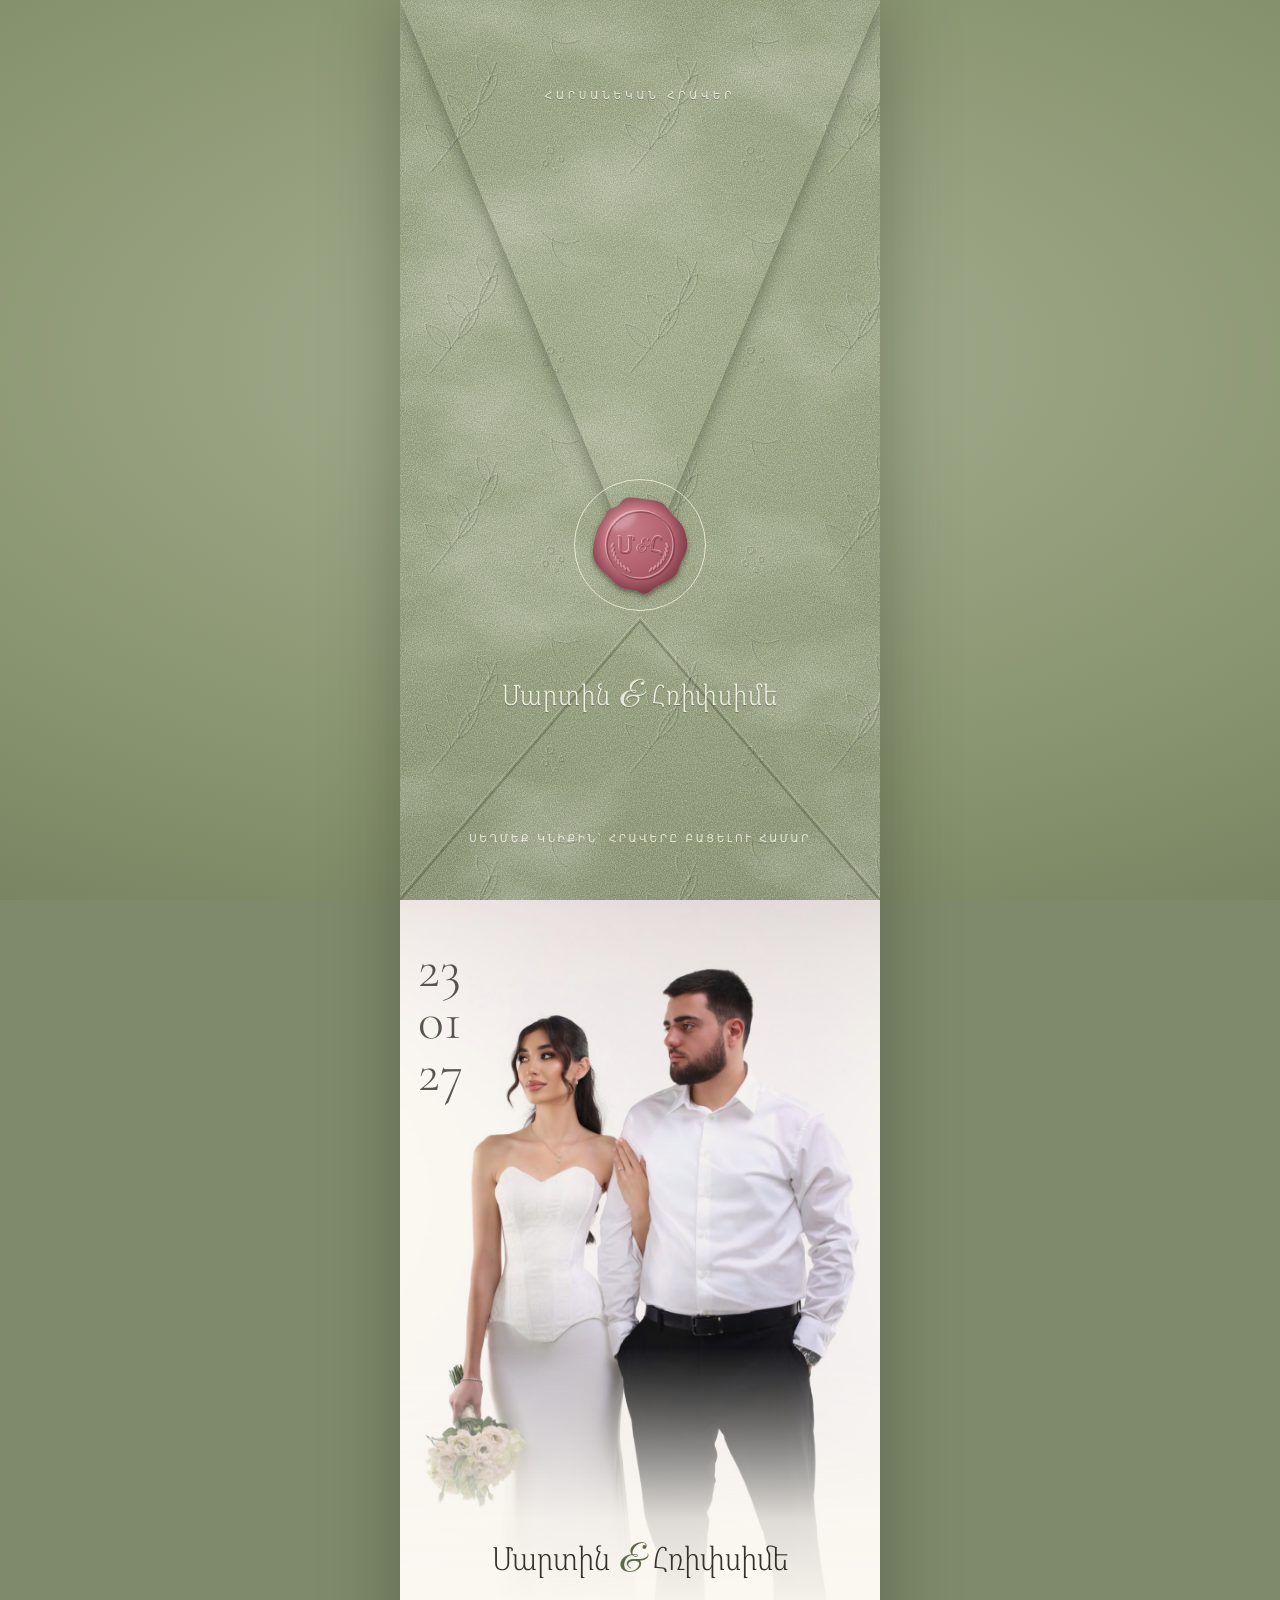
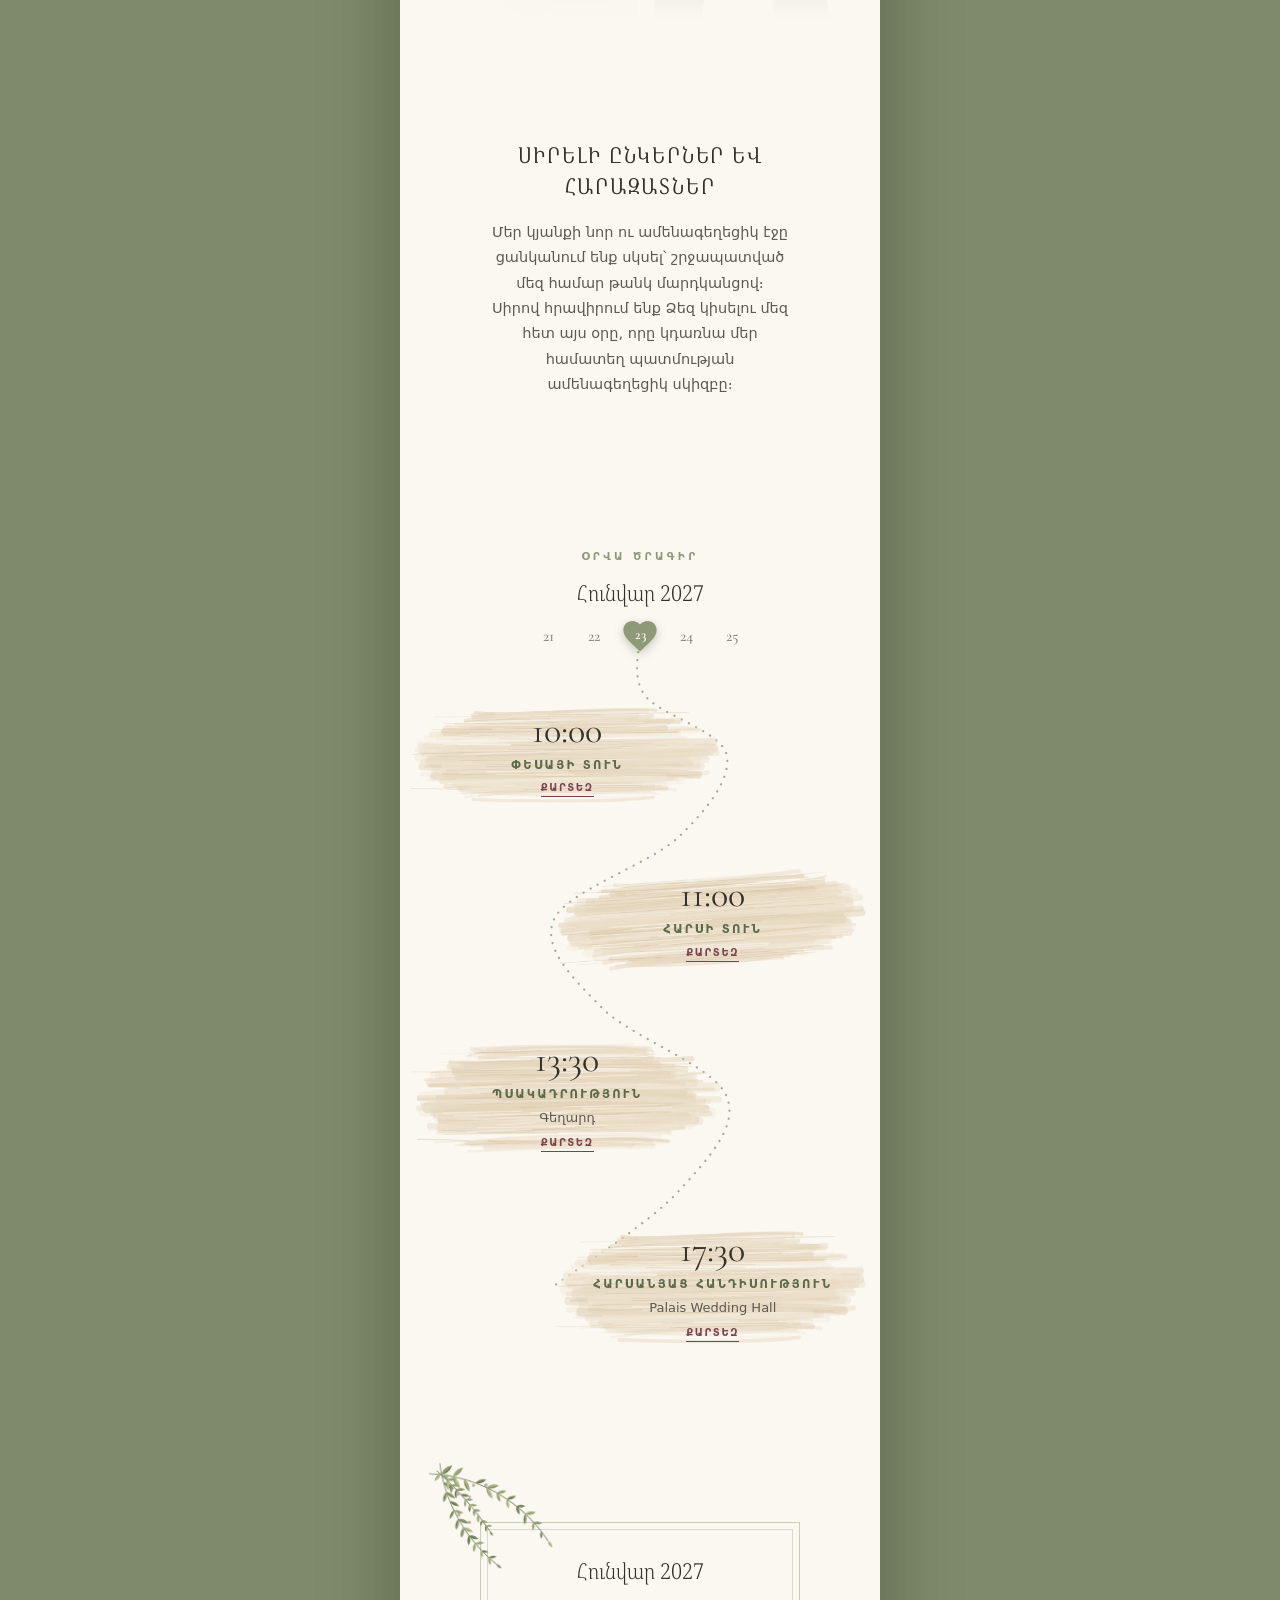
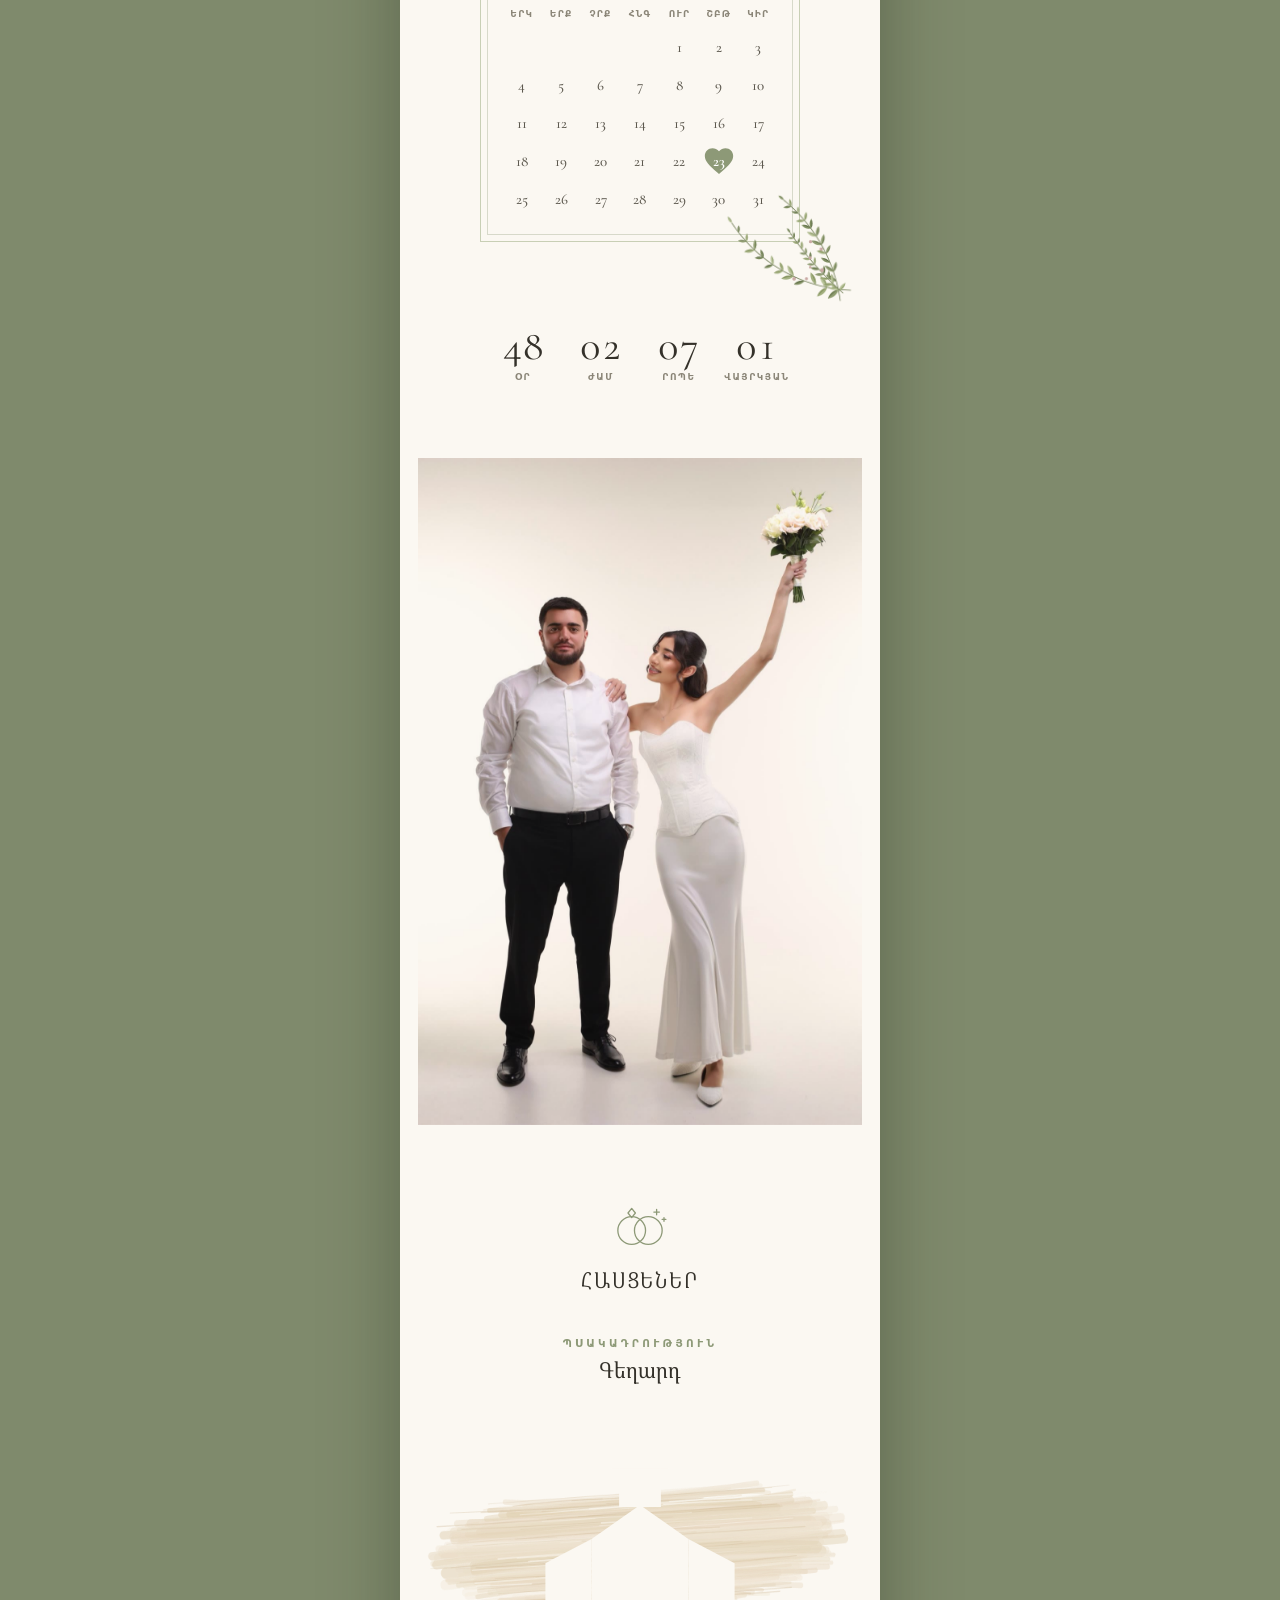
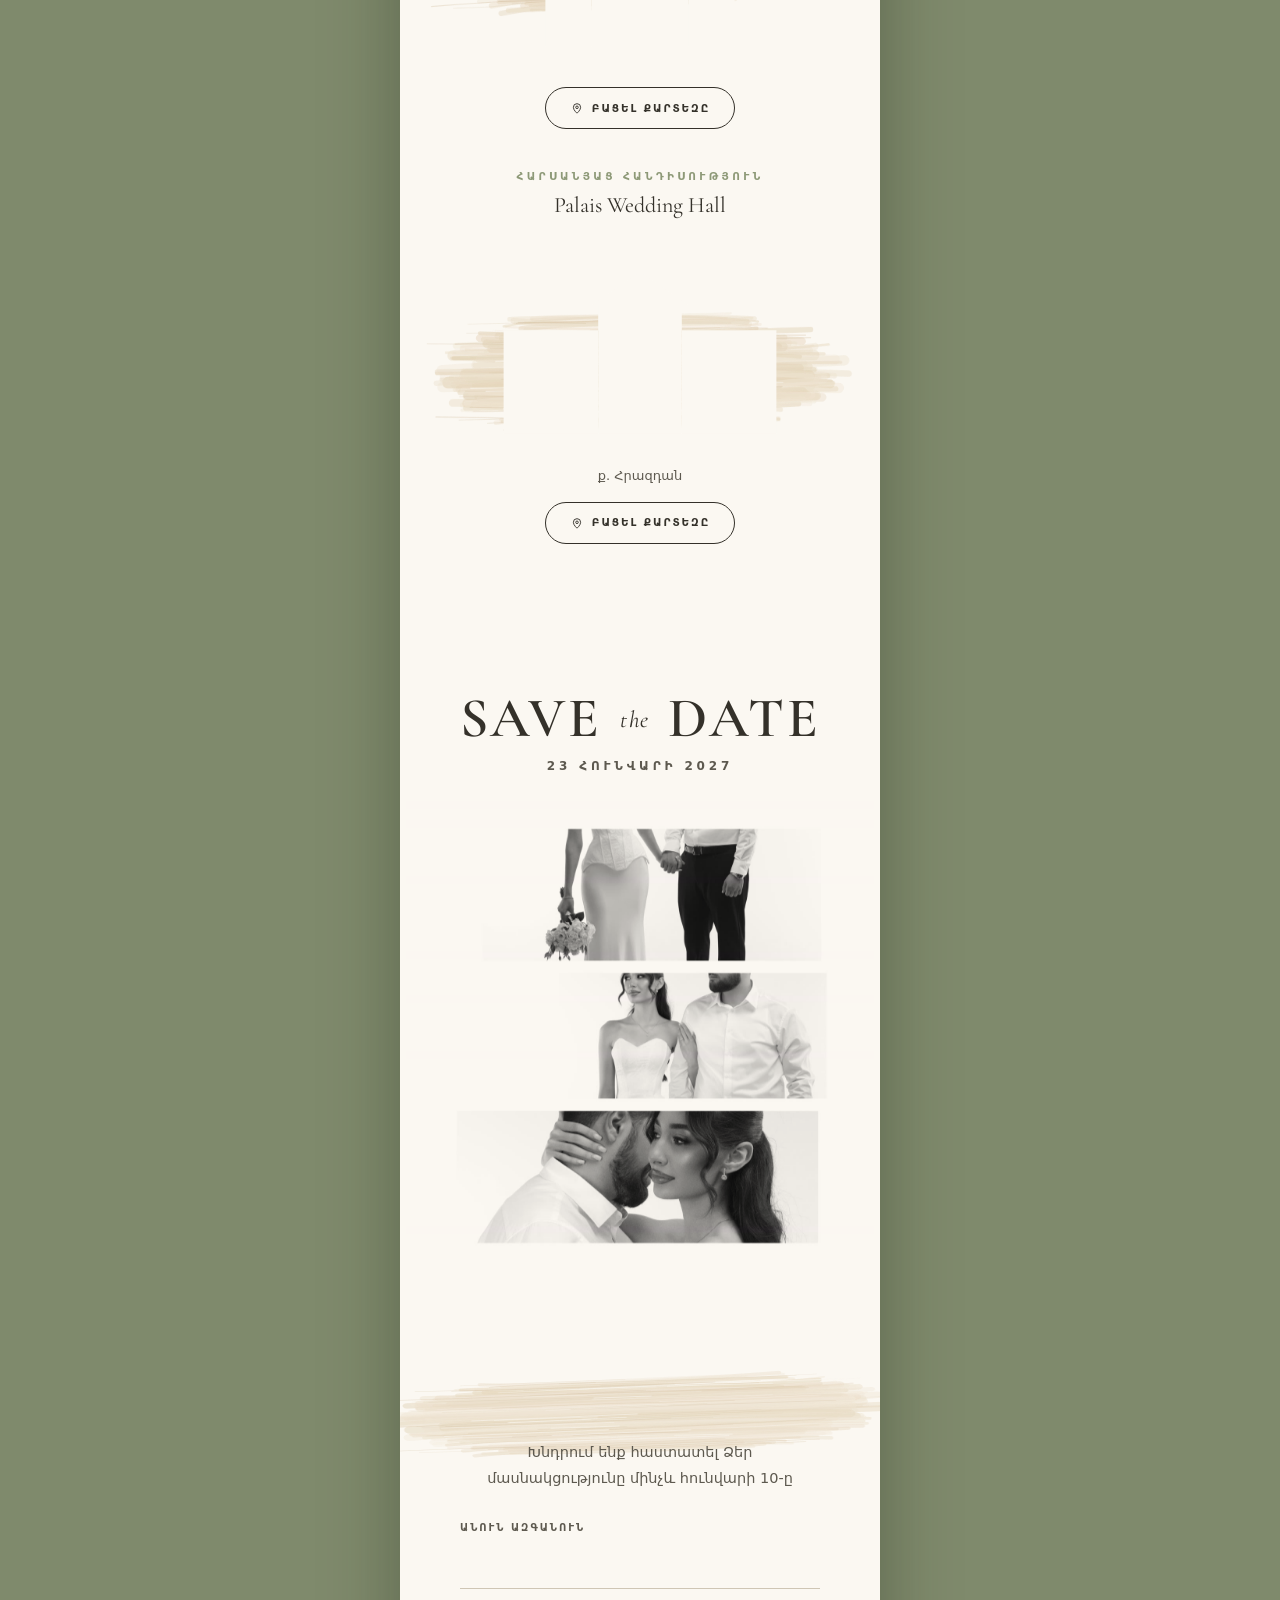
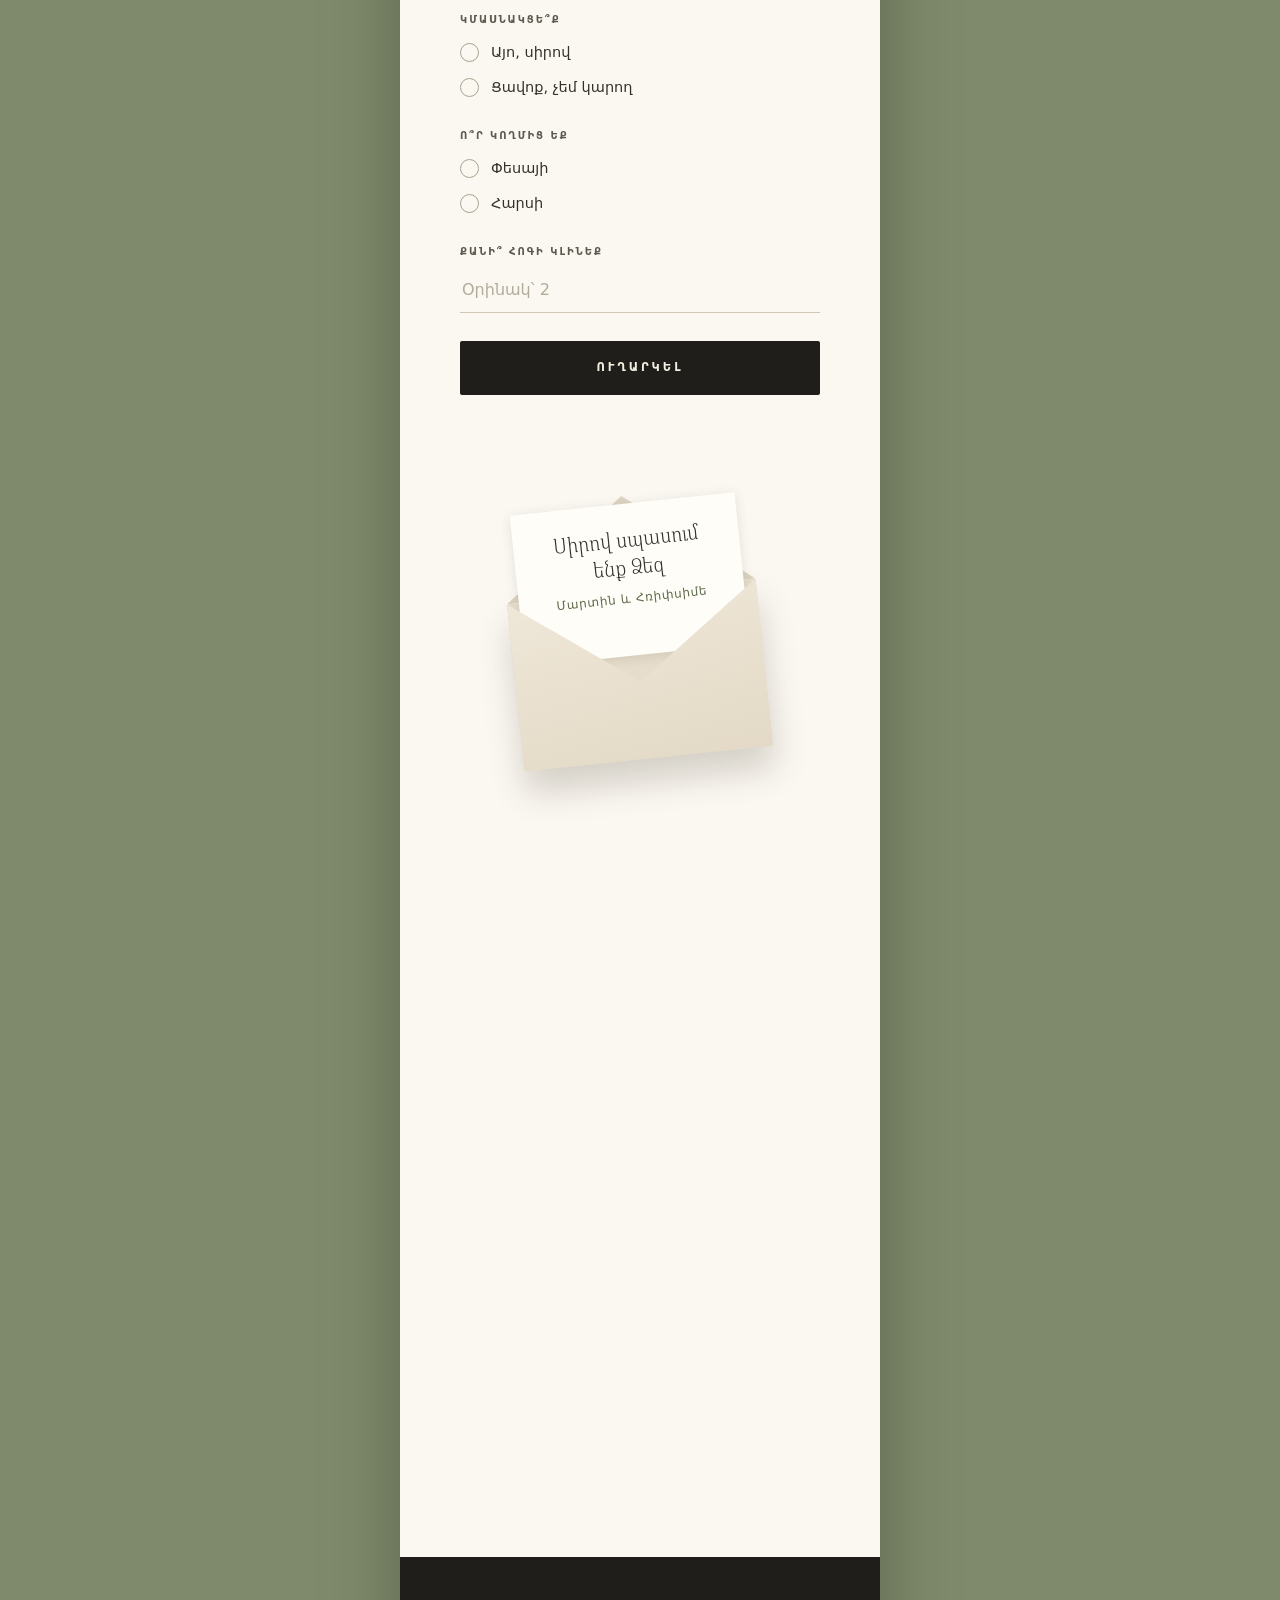
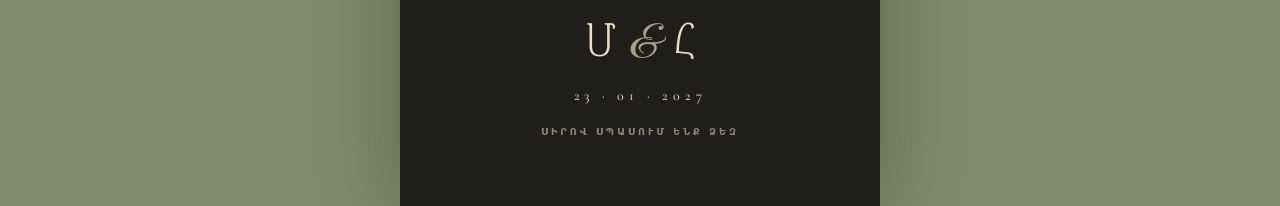
==== commit cb81e245: "Заставка без зелени: пара крупно, имена над ней Убраны лес при открытии конверта, кусты, ветви, цвет" ====
--- a/index.html
+++ b/index.html
@@ -51,16 +51,14 @@
       <div class="vig" id="vig"></div>
     </div>
     <div class="hero-glow" data-a="glow"></div>
-    <p class="kicker" data-a="k">Հարսանեկան հրավեր</p>
+    <!-- имена над парой; дата и надпись «Հարսանեկան հրավեր» здесь убраны по просьбе Рафа -->
     <div class="hero-text">
       <h1 class="names">
         <span class="n1" data-a="n1" data-t="groom"></span>
         <span class="amp" data-a="amp">&amp;</span>
         <span class="n2" data-a="n2" data-t="bride"></span>
       </h1>
-      <p class="hero-date" data-a="date" data-t="_.dateDots"></p>
-    </div>
-    <div class="petals" id="petals" aria-hidden="true"></div>
+    </div>
     <a class="scroll-hint" href="#photo" data-a="hint" aria-label="Թերթել ներքև">
       <span>Թերթեք</span>
       <svg viewBox="0 0 24 24" aria-hidden="true"><path d="M6 9l6 6 6-6"/></svg>
--- a/style.css
+++ b/style.css
@@ -61,7 +61,7 @@
 /* ========== Заставка ========== */
 .hero{position:relative;height:100vh;height:100svh;min-height:540px;overflow:hidden;background:#ece6d6}
 .scene{position:absolute;inset:0;overflow:hidden}
-.sky{position:absolute;inset:0;background:linear-gradient(180deg,#eee8da 0%,#f4eee1 34%,#f5ecdb 50%,#ece5d2 62%,#dcdfc8 100%)}
+.sky{position:absolute;inset:0;background:linear-gradient(180deg,#efe8db 0%,#f5efe3 30%,#f4ebdc 50%,#eadfcd 70%,#e1d4be 100%)}
 .sun{position:absolute;left:8%;right:8%;top:26%;height:42%;background:radial-gradient(closest-side,rgba(255,251,238,.95),rgba(255,247,228,0))}
 .ly{position:absolute;pointer-events:none;will-change:transform,opacity}
 .ly canvas{position:absolute;inset:0;width:100%;height:100%}
@@ -69,24 +69,23 @@
 .ly.sw .sway{animation:sway 7s ease-in-out infinite}
 .ly.sw.r .sway{animation-duration:8.5s;animation-delay:-2s}
 @keyframes sway{0%,100%{transform:rotate(0)}50%{transform:rotate(.9deg)}}
-.vig{position:absolute;inset:0;pointer-events:none;background:radial-gradient(80% 62% at 50% 60%,rgba(18,24,12,0) 35%,rgba(18,24,12,.6) 100%)}
+.vig{display:none}
 /* пара вырезана из студийного фона и стоит в саду; лёгкая тень отделяет белую одежду от светлого неба */
-.couple{position:absolute;max-width:none;filter:saturate(.96) sepia(.04) drop-shadow(0 6px 14px rgba(45,52,32,.28));
+.couple{position:absolute;max-width:none;filter:saturate(.96) sepia(.04) drop-shadow(0 3px 6px rgba(60,55,40,.16));
   -webkit-mask-image:linear-gradient(180deg,#000 88%,transparent 100%);mask-image:linear-gradient(180deg,#000 88%,transparent 100%)}
-/* имена — ниже лиц, на уровне груди пары; мягкое кремовое свечение для читаемости */
-.hero-glow{position:absolute;left:-10%;right:-10%;top:38%;height:22%;z-index:2;pointer-events:none;opacity:0;
-  background:radial-gradient(closest-side,rgba(250,246,236,.7),rgba(250,246,236,0))}
-.kicker{position:absolute;left:0;right:0;top:calc(7% + env(safe-area-inset-top));z-index:3;text-align:center;opacity:0;pointer-events:none;
-  font:600 10px/1 var(--sans);letter-spacing:.38em;text-transform:uppercase;color:var(--sage-d);text-shadow:0 0 8px rgba(251,247,238,1),0 0 3px rgba(251,247,238,1)}
-.hero-text{position:absolute;left:0;right:0;top:43%;z-index:3;text-align:center;padding:0 18px;pointer-events:none}
+/* имена — над парой (на светлом небе), крупно, в три строки */
+.hero-glow{position:absolute;left:-10%;right:-10%;top:0;height:34%;z-index:2;pointer-events:none;opacity:0;
+  background:radial-gradient(closest-side,rgba(250,246,236,.75),rgba(250,246,236,0))}
+.hero-text{position:absolute;left:0;right:0;top:calc(5.5% + env(safe-area-inset-top));z-index:3;text-align:center;padding:0 18px;pointer-events:none}
 .hero-text [data-a]{opacity:0}
-.names{display:flex;flex-wrap:wrap;justify-content:center;align-items:baseline;gap:0 .22em;font:300 clamp(30px,9.6vw,42px)/1.15 var(--arm);font-stretch:82%;letter-spacing:.01em;color:var(--rose-d);
-  text-shadow:0 0 16px rgba(251,247,238,.95),0 0 5px rgba(251,247,238,.95),0 0 30px rgba(251,247,238,.7)}
-.names .amp{font:400 1.05em/1 var(--script);color:var(--sage-d)}
-.hero-date{margin-top:12px;font:500 15px/1 var(--serif);letter-spacing:.32em;color:var(--olive);text-shadow:0 0 10px rgba(251,247,238,1),0 0 4px rgba(251,247,238,1)}
-.scroll-hint{position:absolute;left:50%;bottom:calc(18px + env(safe-area-inset-bottom));z-index:4;transform:translateX(-50%);display:flex;flex-direction:column;align-items:center;gap:2px;
-  font:600 9.5px/1 var(--sans);letter-spacing:.3em;text-transform:uppercase;color:#fffaf0;opacity:0;text-shadow:0 1px 6px rgba(60,40,40,.6)}
-.scroll-hint svg{width:22px;height:22px;fill:none;stroke:#fffaf0;stroke-width:1.6;animation:bob 1.8s ease-in-out infinite;filter:drop-shadow(0 1px 3px rgba(60,40,40,.6))}
+.names{display:flex;flex-direction:column;align-items:center;font:300 min(12vw,6svh,54px)/1.02 var(--arm);font-stretch:82%;letter-spacing:.01em;color:var(--rose-d);
+  text-shadow:0 0 18px rgba(251,247,238,.9),0 0 4px rgba(251,247,238,.9)}
+.names .amp{font:400 .66em/1 var(--script);color:var(--sage-d);margin:0 0 2px}
+/* «Թերթեք» — заметная кнопка-плашка внизу экрана */
+.scroll-hint{position:absolute;left:50%;bottom:calc(24px + env(safe-area-inset-bottom));z-index:4;transform:translateX(-50%);display:flex;align-items:center;gap:8px;
+  padding:12px 18px 12px 24px;border-radius:40px;background:rgba(251,248,242,.94);box-shadow:0 8px 22px rgba(40,38,28,.28),0 0 0 1px rgba(93,106,74,.25);
+  font:700 12px/1 var(--sans);letter-spacing:.3em;text-transform:uppercase;color:var(--sage-d);opacity:0;white-space:nowrap}
+.scroll-hint svg{width:20px;height:20px;fill:none;stroke:var(--sage-d);stroke-width:2;animation:bob 1.6s ease-in-out infinite}
 @keyframes bob{0%,100%{transform:translateY(0)}50%{transform:translateY(5px)}}
 .petals{position:absolute;inset:0;z-index:3;pointer-events:none;overflow:hidden;display:none}
 .petals.on{display:block}
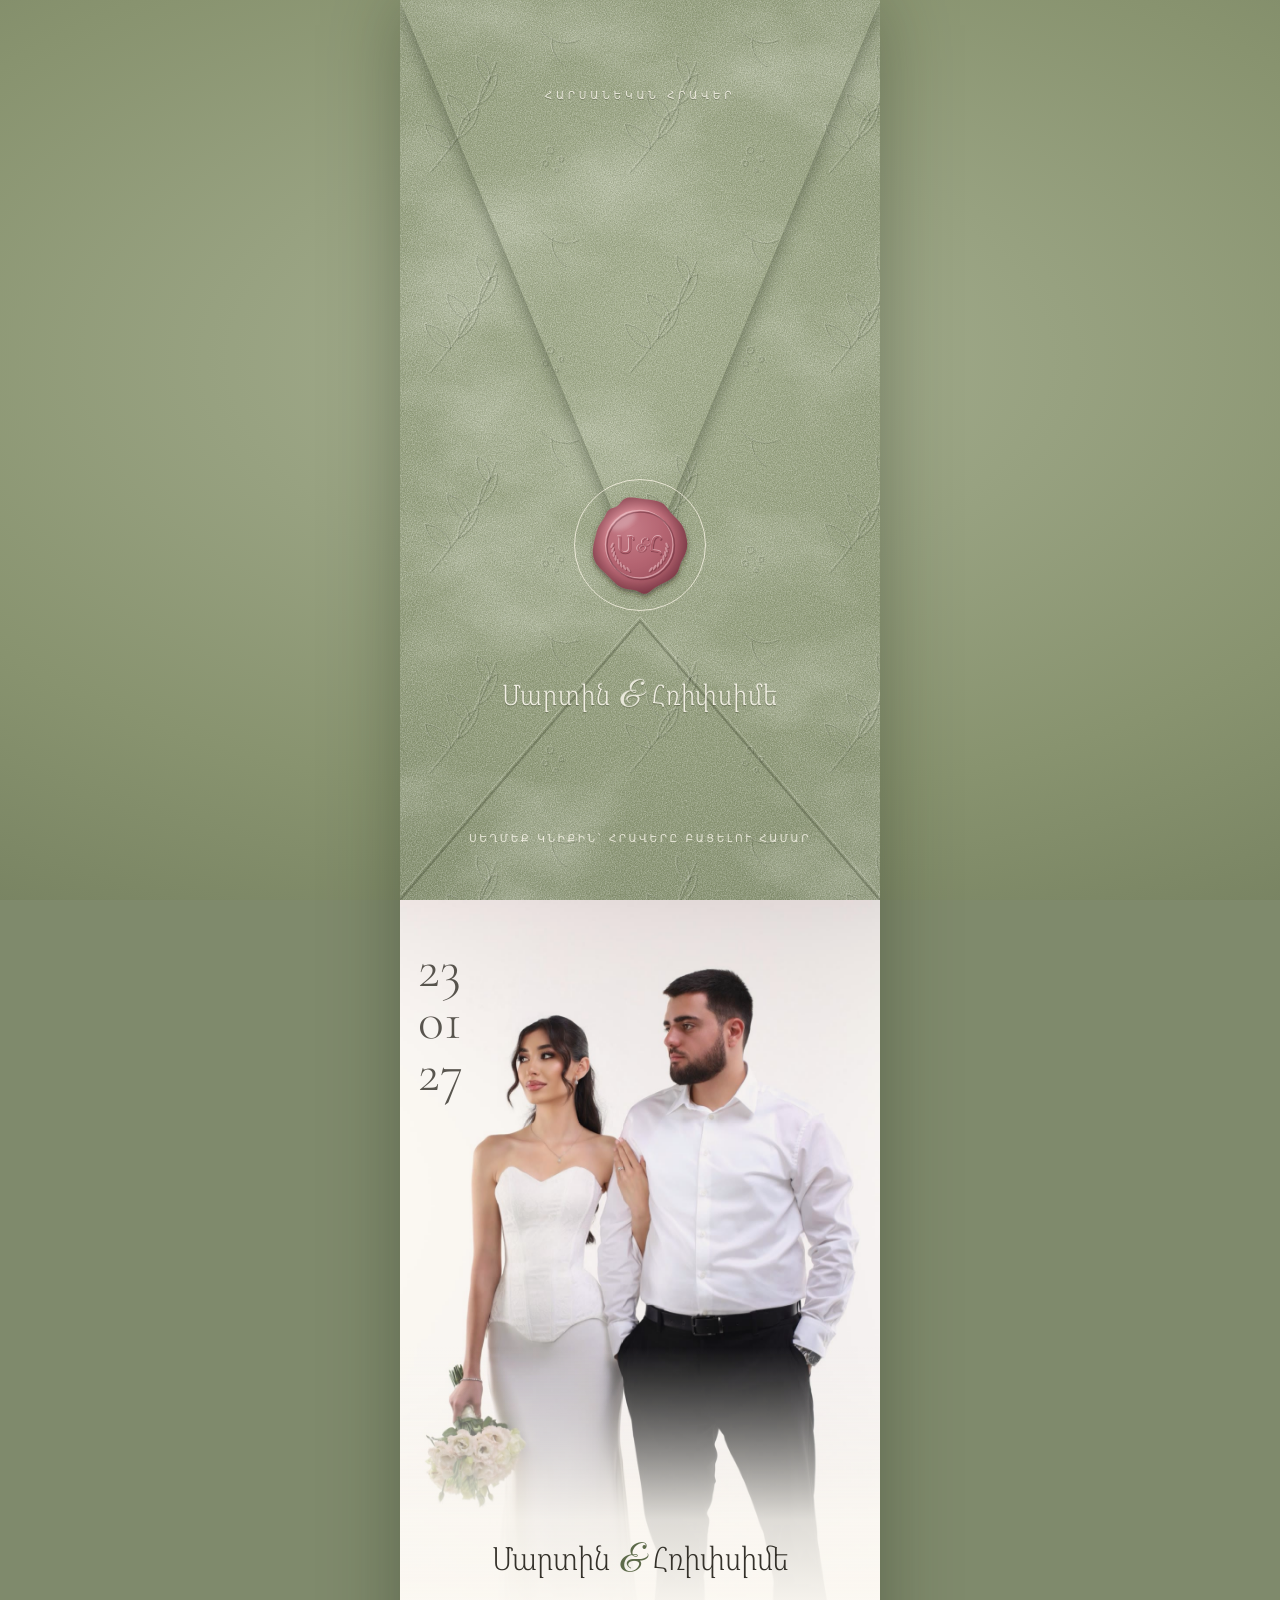
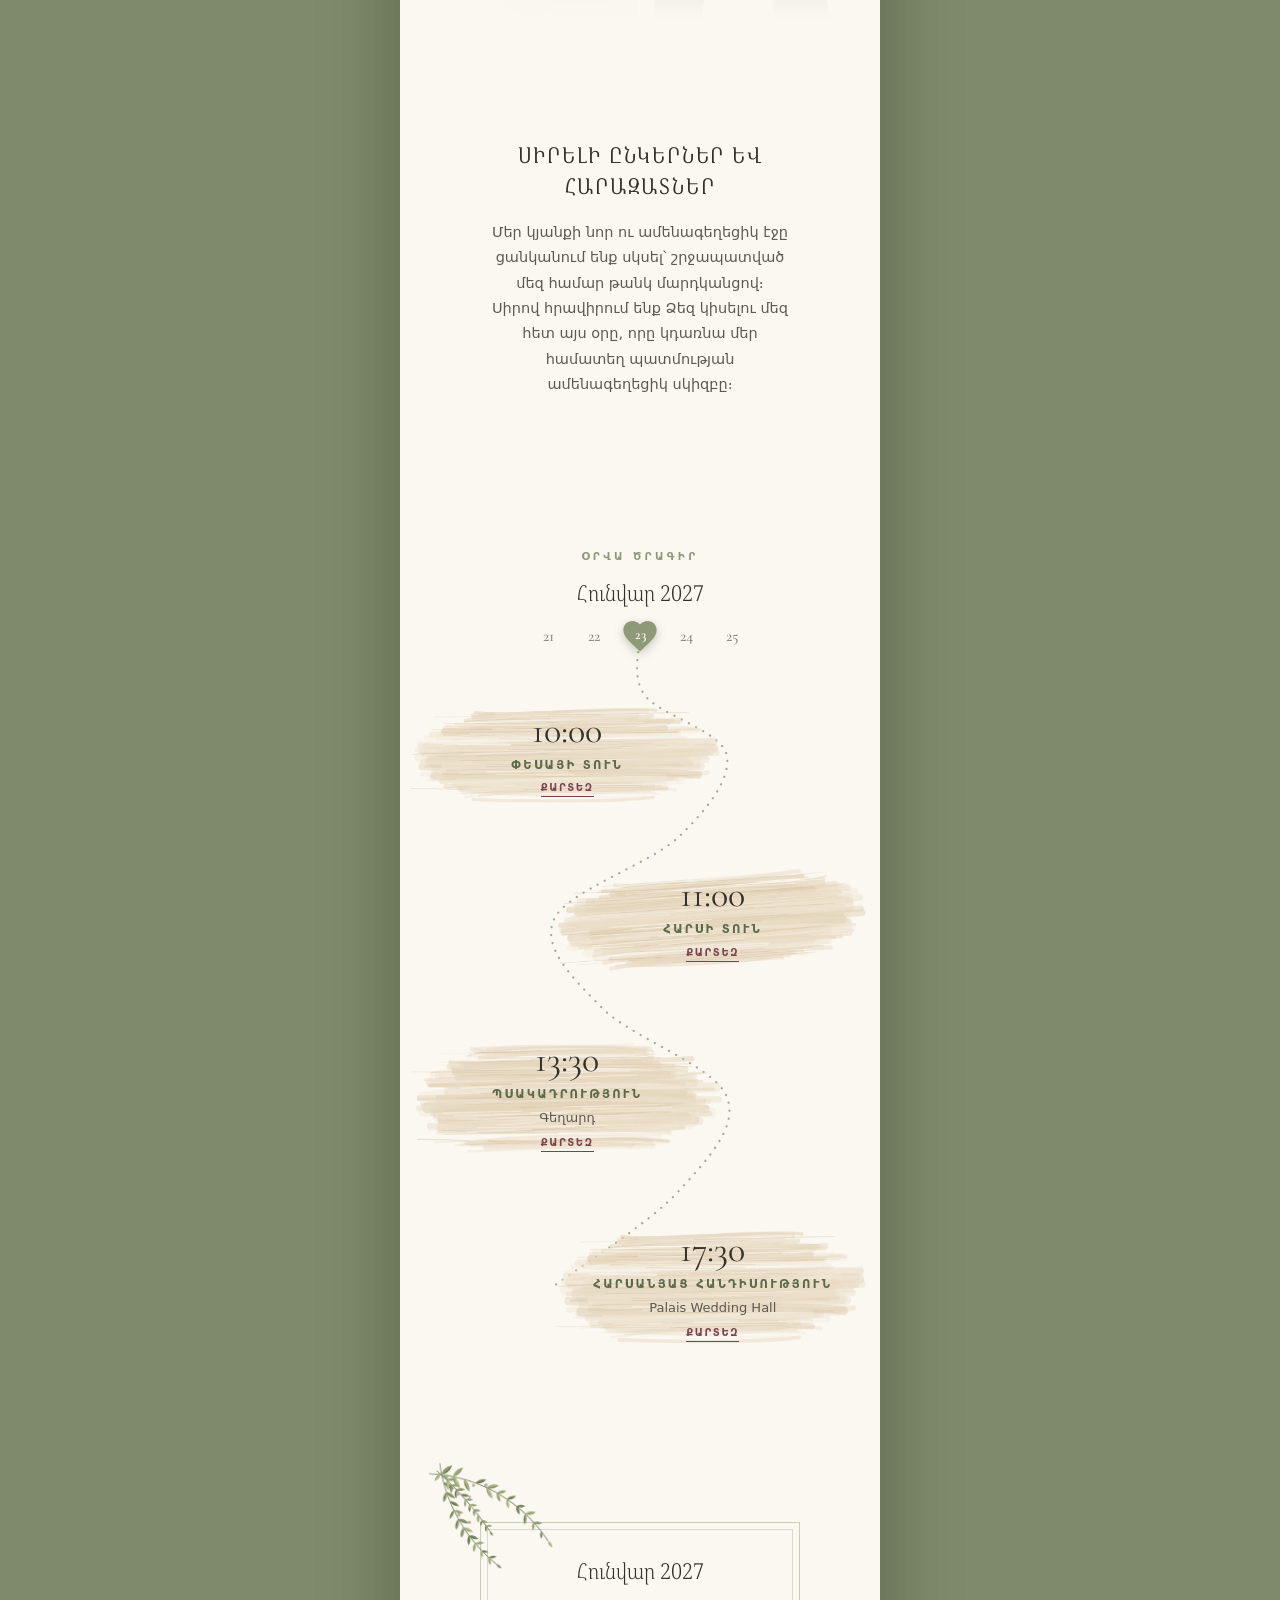
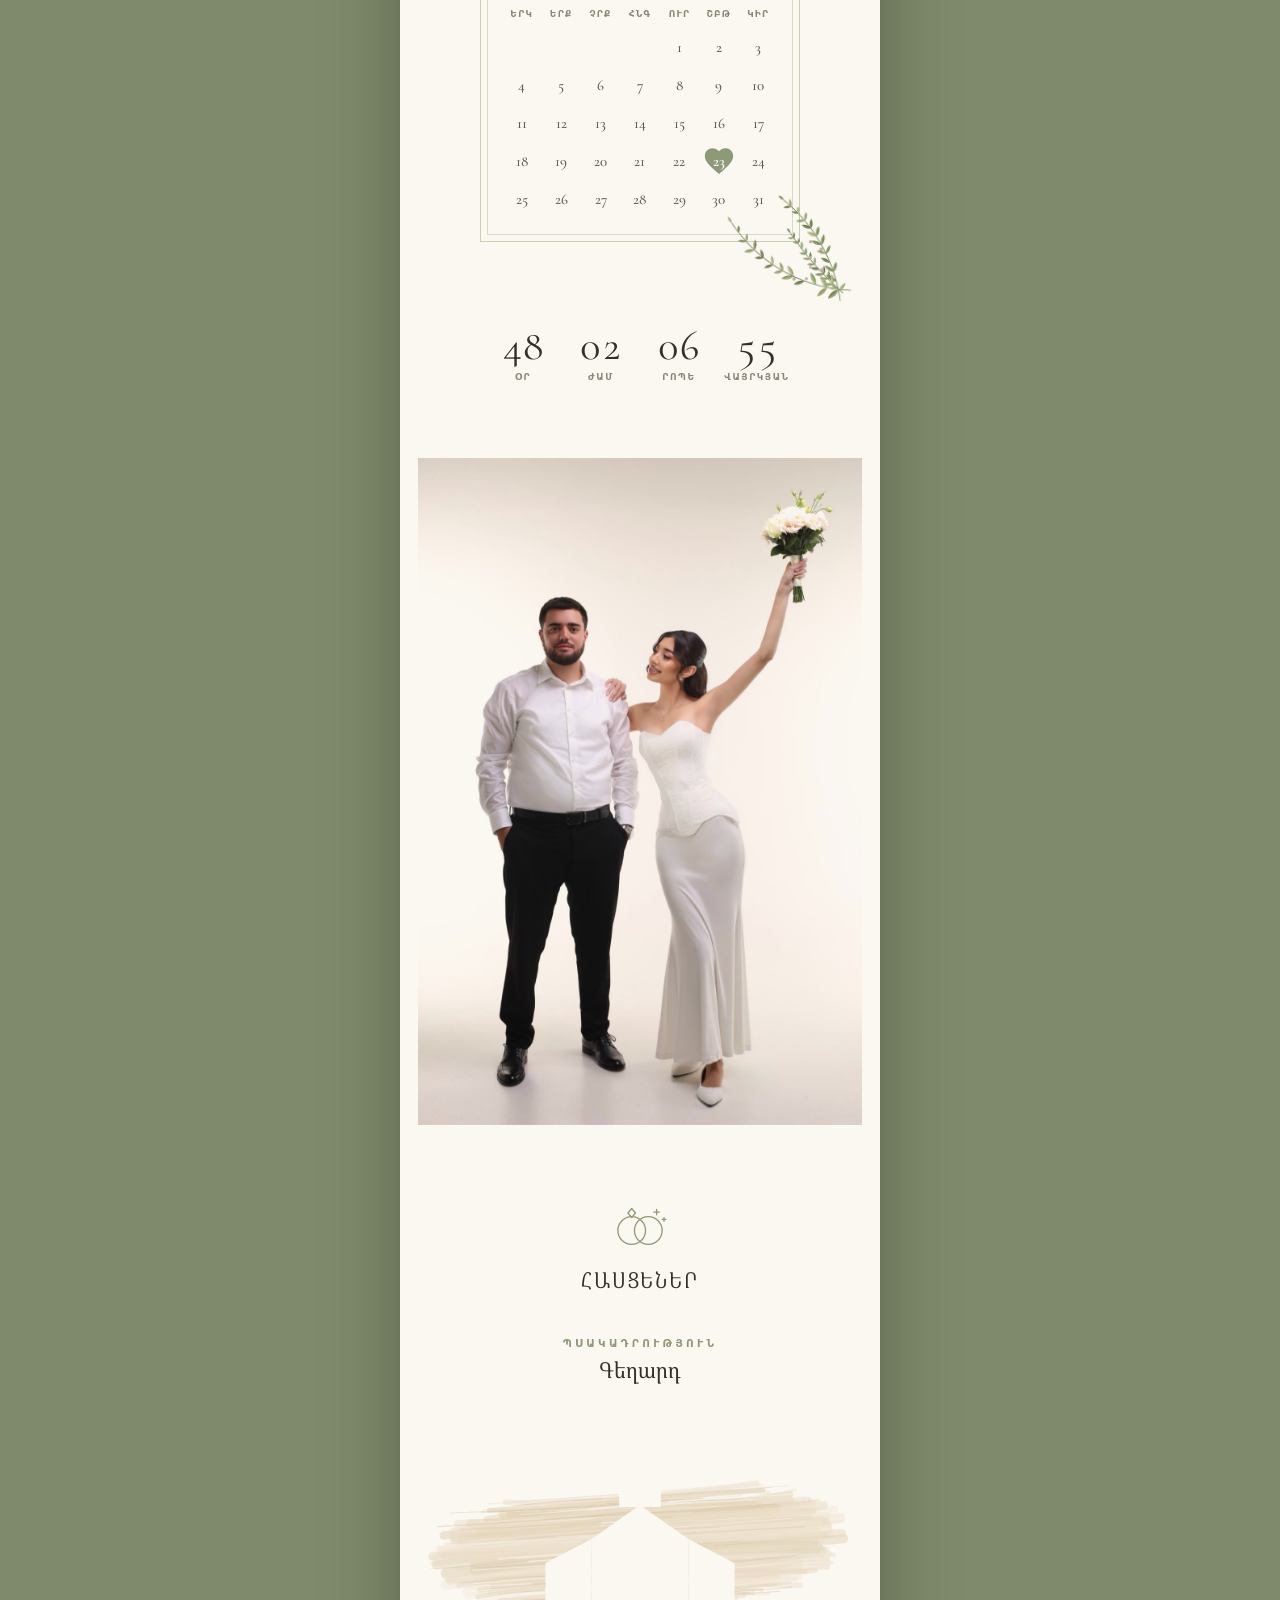
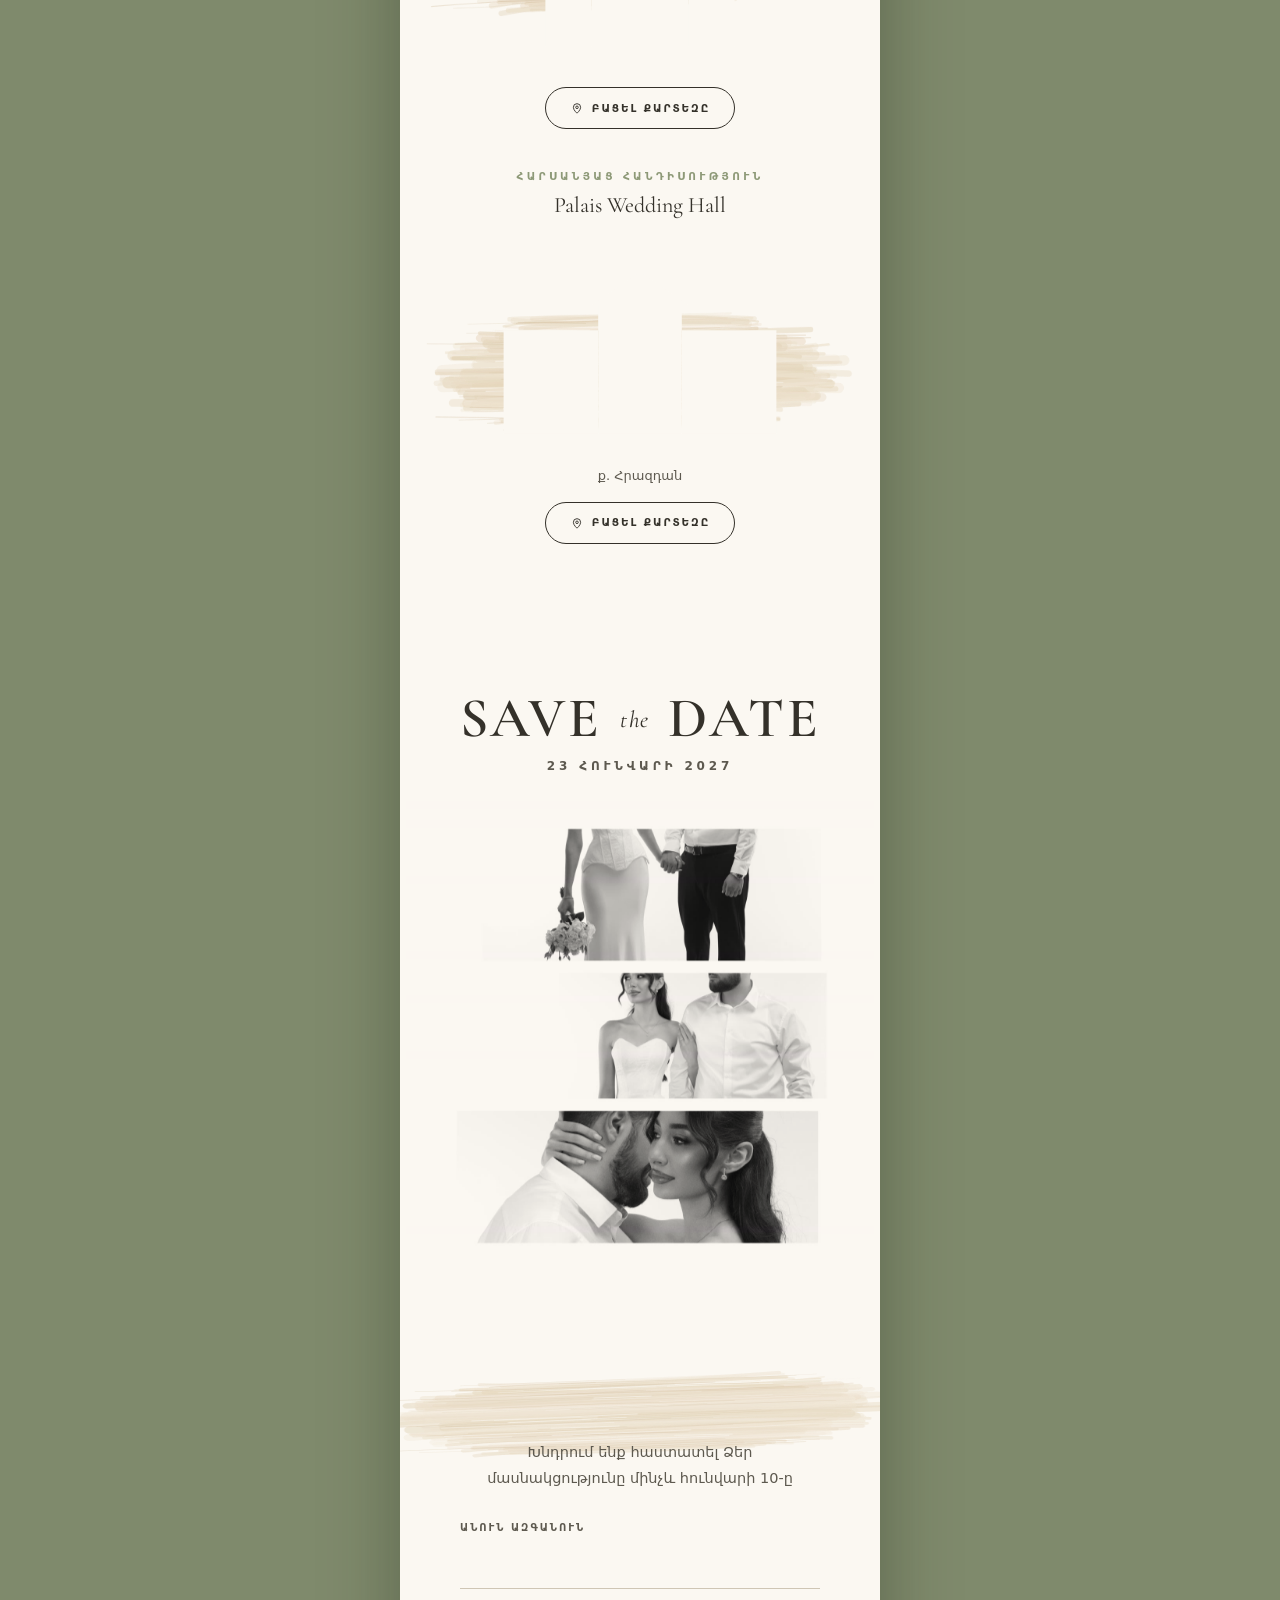
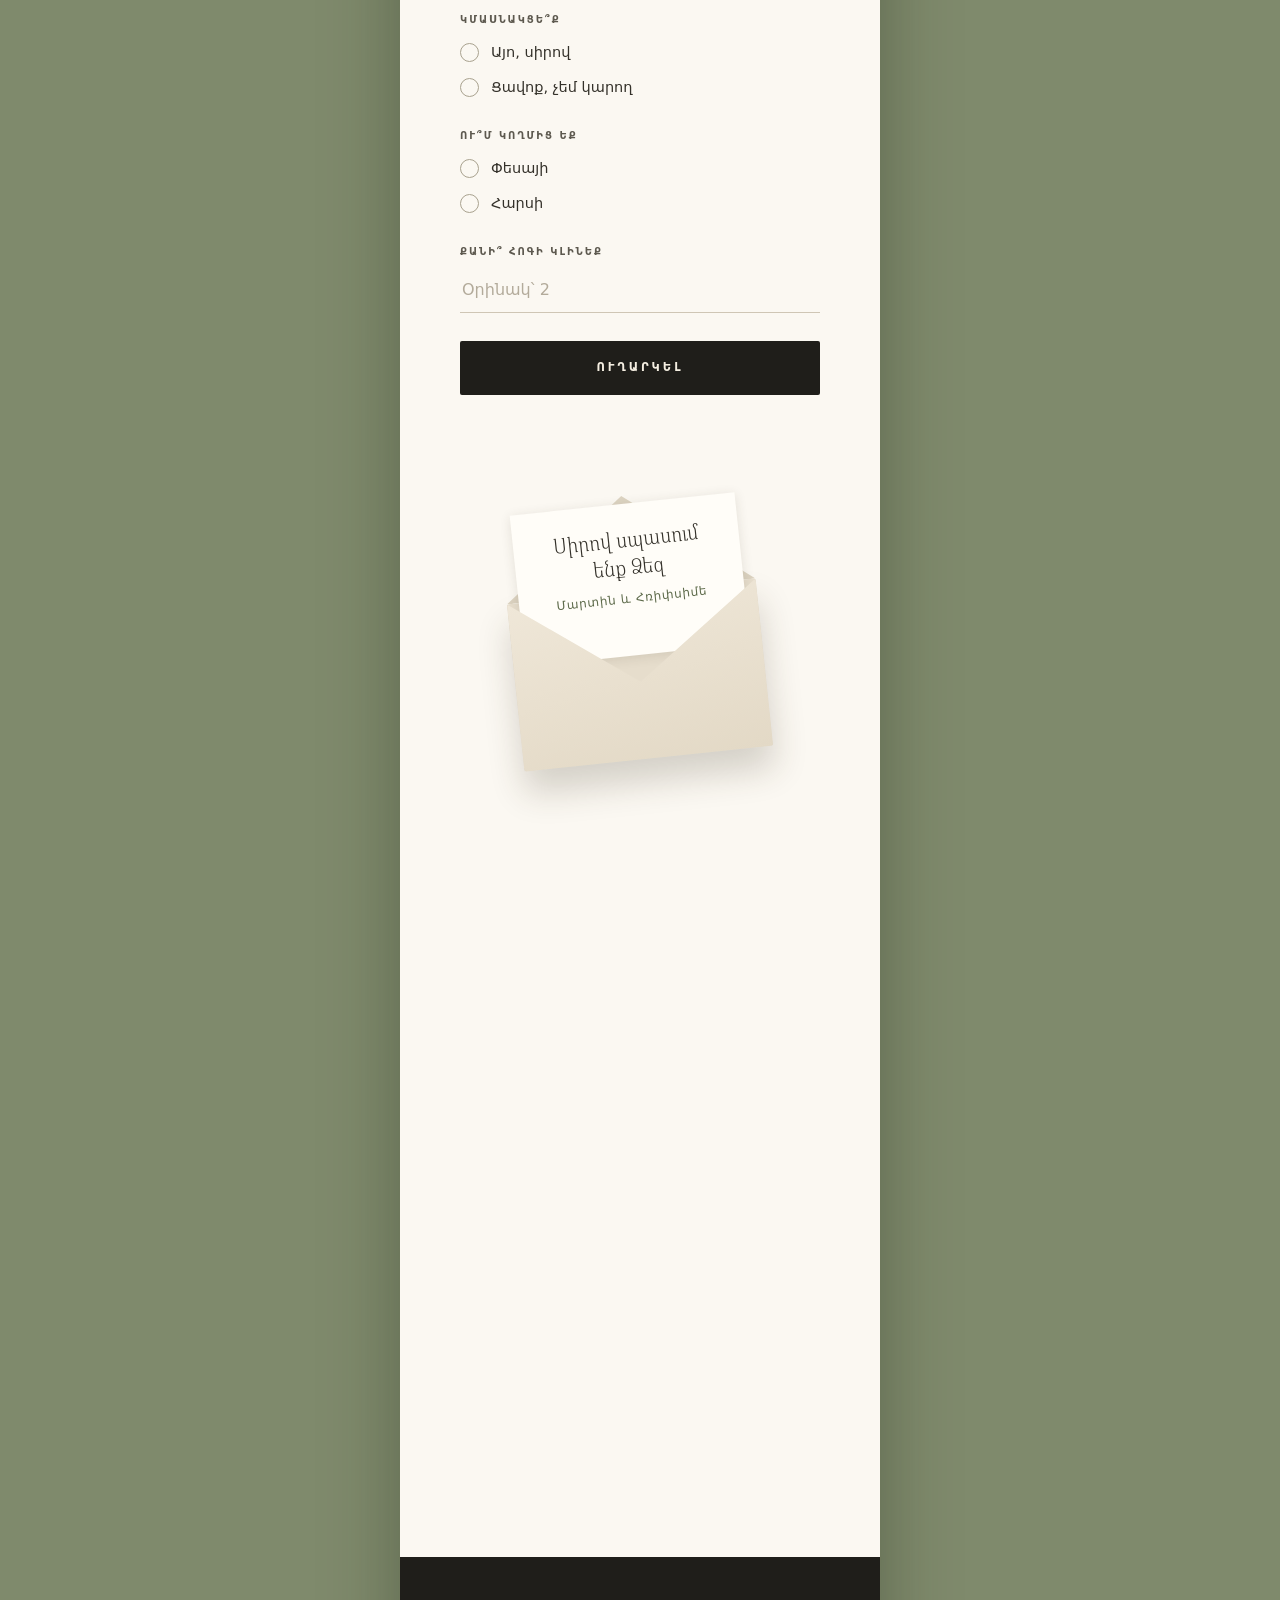
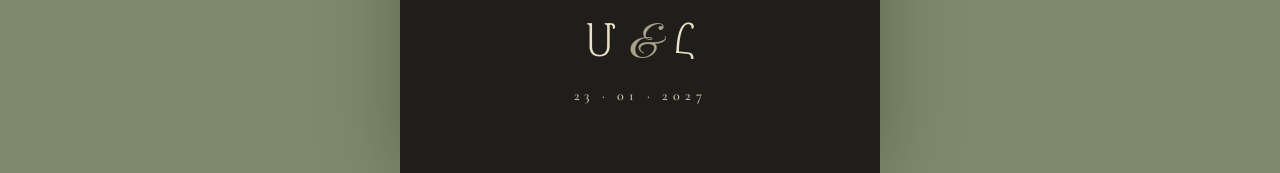
==== commit c6fecd8c: "Вишнёвый вариант с музыкой; опечатка в анкете; без повтора в подвале - Песня «Risk It All» с 0:43 до" ====
--- a/index.html
+++ b/index.html
@@ -144,7 +144,7 @@
           <label class="opt"><input type="radio" name="attend" value="Ցավոք, չեմ կարող"><i></i>Ցավոք, չեմ կարող</label>
         </fieldset>
         <fieldset>
-          <legend>Ո՞ր կողմից եք</legend>
+          <legend>Ու՞մ կողմից եք</legend>
           <label class="opt"><input type="radio" name="side" value="Փեսայի"><i></i>Փեսայի</label>
           <label class="opt"><input type="radio" name="side" value="Հարսի"><i></i>Հարսի</label>
         </fieldset>
@@ -175,7 +175,6 @@
     <footer class="foot">
       <p class="mono"><span data-t="initials.0"></span> <i>&amp;</i> <span data-t="initials.1"></span></p>
       <p class="d" data-t="_.dateDots"></p>
-      <p class="s">Սիրով սպասում ենք Ձեզ</p>
     </footer>
   </main>
 
--- a/style.css
+++ b/style.css
@@ -59,10 +59,11 @@
 @keyframes breathe{0%,100%{transform:scale(1)}50%{transform:scale(.96)}}
 
 /* ========== Заставка ========== */
-.hero{position:relative;height:100vh;height:100svh;min-height:540px;overflow:hidden;background:#ece6d6}
+/* заставка: пара на чистом белом фоне во всех вариантах */
+.hero{position:relative;height:100vh;height:100svh;min-height:540px;overflow:hidden;background:#fff}
 .scene{position:absolute;inset:0;overflow:hidden}
-.sky{position:absolute;inset:0;background:linear-gradient(180deg,#efe8db 0%,#f5efe3 30%,#f4ebdc 50%,#eadfcd 70%,#e1d4be 100%)}
-.sun{position:absolute;left:8%;right:8%;top:26%;height:42%;background:radial-gradient(closest-side,rgba(255,251,238,.95),rgba(255,247,228,0))}
+.sky{position:absolute;inset:0;background:#fff}
+.sun{display:none}
 .ly{position:absolute;pointer-events:none;will-change:transform,opacity}
 .ly canvas{position:absolute;inset:0;width:100%;height:100%}
 .ly .sway{position:absolute;inset:0;transform-origin:50% 0}
@@ -74,13 +75,12 @@
 .couple{position:absolute;max-width:none;filter:saturate(.96) sepia(.04) drop-shadow(0 3px 6px rgba(60,55,40,.16));
   -webkit-mask-image:linear-gradient(180deg,#000 88%,transparent 100%);mask-image:linear-gradient(180deg,#000 88%,transparent 100%)}
 /* имена — над парой (на светлом небе), крупно, в три строки */
-.hero-glow{position:absolute;left:-10%;right:-10%;top:0;height:34%;z-index:2;pointer-events:none;opacity:0;
-  background:radial-gradient(closest-side,rgba(250,246,236,.75),rgba(250,246,236,0))}
+.hero-glow{display:none}
 .hero-text{position:absolute;left:0;right:0;top:calc(5.5% + env(safe-area-inset-top));z-index:3;text-align:center;padding:0 18px;pointer-events:none}
 .hero-text [data-a]{opacity:0}
-.names{display:flex;flex-direction:column;align-items:center;font:300 min(12vw,6svh,54px)/1.02 var(--arm);font-stretch:82%;letter-spacing:.01em;color:var(--rose-d);
-  text-shadow:0 0 18px rgba(251,247,238,.9),0 0 4px rgba(251,247,238,.9)}
-.names .amp{font:400 .66em/1 var(--script);color:var(--sage-d);margin:0 0 2px}
+/* имена на заставке чёрные во всех вариантах */
+.names{display:flex;flex-direction:column;align-items:center;font:300 min(12vw,6svh,54px)/1.02 var(--arm);font-stretch:82%;letter-spacing:.01em;color:#161616}
+.names .amp{font:400 .66em/1 var(--script);color:#161616;margin:0 0 2px}
 /* «Թերթեք» — заметная кнопка-плашка внизу экрана */
 .scroll-hint{position:absolute;left:50%;bottom:calc(24px + env(safe-area-inset-bottom));z-index:4;transform:translateX(-50%);display:flex;align-items:center;gap:8px;
   padding:12px 18px 12px 24px;border-radius:40px;background:rgba(251,248,242,.94);box-shadow:0 8px 22px rgba(40,38,28,.28),0 0 0 1px rgba(93,106,74,.25);
@@ -170,7 +170,7 @@
 .venue-label{font:600 10.5px/1.4 var(--sans);letter-spacing:.32em;text-transform:uppercase;color:var(--sage)}
 .venue-name{margin-top:8px;font:400 22px/1.25 var(--serif);font-stretch:88%;color:var(--ink)}
 .sketch{display:block;width:100%;max-width:330px;margin:10px auto 0;fill:none;stroke:#4b453b;stroke-width:1.15;stroke-linecap:round;stroke-linejoin:round}
-.sketch .f{fill:#fbf8f2}
+.sketch .f{fill:var(--cream)}
 .sketch .t{stroke-width:.8;stroke:#7d7466}
 /* набросок «рисуется» по мере прокрутки: --d от 1 (пусто) до 0 (готово) задаёт app.js */
 .sketch [pathLength]{stroke-dasharray:1 2;stroke-dashoffset:var(--d,0)}
@@ -253,6 +253,59 @@
 .music.off i{animation:none;transform:scaleY(.35)}
 @keyframes eq{0%,100%{transform:scaleY(.35)}50%{transform:scaleY(1)}}
 
+/* ========== Вариант 2: бордовая тема (2/index.html, <html data-theme="burgundy">) ==========
+   Всё, что было зелёным, становится бордовым; конверт бордовый, печать белая (в scene.js), «Քարտեզ» — чёрная. */
+/* вишнёвый оттенок бордового: основной #911E42 */
+[data-theme=burgundy]{
+  --sage:#911e42; --sage-d:#74142f; --sage-l:#ebc7d1; --olive:#5e0f26;
+  --rose:#b23a5e; --rose-d:#74142f;
+}
+[data-theme=burgundy] body{background:#5c0f25}
+[data-theme=burgundy] body::before{background:radial-gradient(120% 90% at 50% 40%,#a63a5a 0%,#7f1a38 55%,#520c22 100%)}
+[data-theme=burgundy] .paper{background-color:#7a1234;
+  background-image:var(--grain,none),var(--emboss,none),var(--marble,none),radial-gradient(130% 90% at 50% 35%,#931c40 0%,#76112f 55%,#540a22 100%)}
+[data-theme=burgundy] .rt-dots{stroke:#cf8ea2}
+[data-theme=burgundy] .cal::before{border-color:#ebc7d1}
+[data-theme=burgundy] .cal::after{border-color:rgba(145,30,66,.25)}
+[data-theme=burgundy] .scroll-hint{box-shadow:0 8px 22px rgba(45,10,22,.28),0 0 0 1px rgba(145,30,66,.3)}
+[data-theme=burgundy] .slider svg{filter:drop-shadow(0 3px 5px rgba(100,15,40,.3))}
+[data-theme=burgundy] .ev-map{color:var(--ink)}
+
+/* ========== Вариант 3: зимняя тема (3/index.html, <html data-theme="winter">) ==========
+   Снежно-белый фон, ледяной голубой, пыльно-синий акцент, тёмно-синий текст; конверт синий, печать белая (в scene.js). */
+[data-theme=winter]{
+  --cream:#f5f8fb; --paper:#eaf0f6; --beige:#dfe8f1; --sand:#b9c7d8;
+  --sage:#5a7194; --sage-d:#3f5577; --sage-l:#d6e1ec; --olive:#2f4262;
+  --rose:#6f86a8; --rose-d:#2f4262;
+  --ink:#27324a; --ink-2:#4f5b72; --muted:#8a96a9;
+  --night:#1e2739;
+}
+[data-theme=winter] body{background:#7d93b2}
+[data-theme=winter] body::before{background:radial-gradient(120% 90% at 50% 40%,#d3dfec 0%,#9fb3cd 55%,#6d84a6 100%)}
+[data-theme=winter] .paper{background-color:#5f7698;
+  background-image:var(--grain,none),var(--emboss,none),var(--marble,none),radial-gradient(130% 90% at 50% 35%,#7a90b1 0%,#5e7597 55%,#465c7f 100%)}
+[data-theme=winter] .scroll-hint{background:rgba(255,255,255,.95);box-shadow:0 8px 22px rgba(30,40,60,.24),0 0 0 1px rgba(90,113,148,.3)}
+[data-theme=winter] .slider svg{filter:drop-shadow(0 3px 5px rgba(40,60,95,.3))}
+[data-theme=winter] .photo-hero::after{background:linear-gradient(180deg,rgba(245,248,251,0) 62%,rgba(245,248,251,.88) 86%,var(--cream) 100%)}
+[data-theme=winter] .flourish{color:#9fb0c6}
+[data-theme=winter] .rt-dots{stroke:#9fb3cc}
+[data-theme=winter] .cal::before{border-color:#cdd9e6}
+[data-theme=winter] .cal::after{border-color:rgba(90,113,148,.25)}
+[data-theme=winter] .ev-map{color:var(--ink)}
+[data-theme=winter] .btn-o{background:rgba(245,248,251,.7)}
+[data-theme=winter] .fld input,[data-theme=winter] .fld select{border-bottom-color:#c9d4e1}
+[data-theme=winter] .fld input::placeholder{color:#a3afc0}
+[data-theme=winter] .btn-dark{color:#eef3f8}
+[data-theme=winter] .mail-flap{background:#d3dde9}
+[data-theme=winter] .mail-back{background:#dfe7f0;box-shadow:0 22px 34px rgba(30,45,70,.18)}
+[data-theme=winter] .mail-card{background:#fff;box-shadow:0 2px 12px rgba(30,45,70,.12)}
+[data-theme=winter] .mail-front{background:linear-gradient(170deg,#edf2f8,#dce5ef);filter:drop-shadow(0 -1px 2px rgba(30,45,70,.16))}
+[data-theme=winter] .foot{color:#d8e2ee}
+[data-theme=winter] .mono{color:#e4ecf5}
+[data-theme=winter] .mono i{color:#9fb0c6}
+[data-theme=winter] .foot .s{color:#8494ad}
+[data-theme=winter] .music{background:rgba(255,255,255,.85)}
+
 @media (prefers-reduced-motion:reduce){
   .rv{transition:opacity .6s ease;transform:none}
   .seal-ring,.env-hint,.scroll-hint svg{animation:none}
